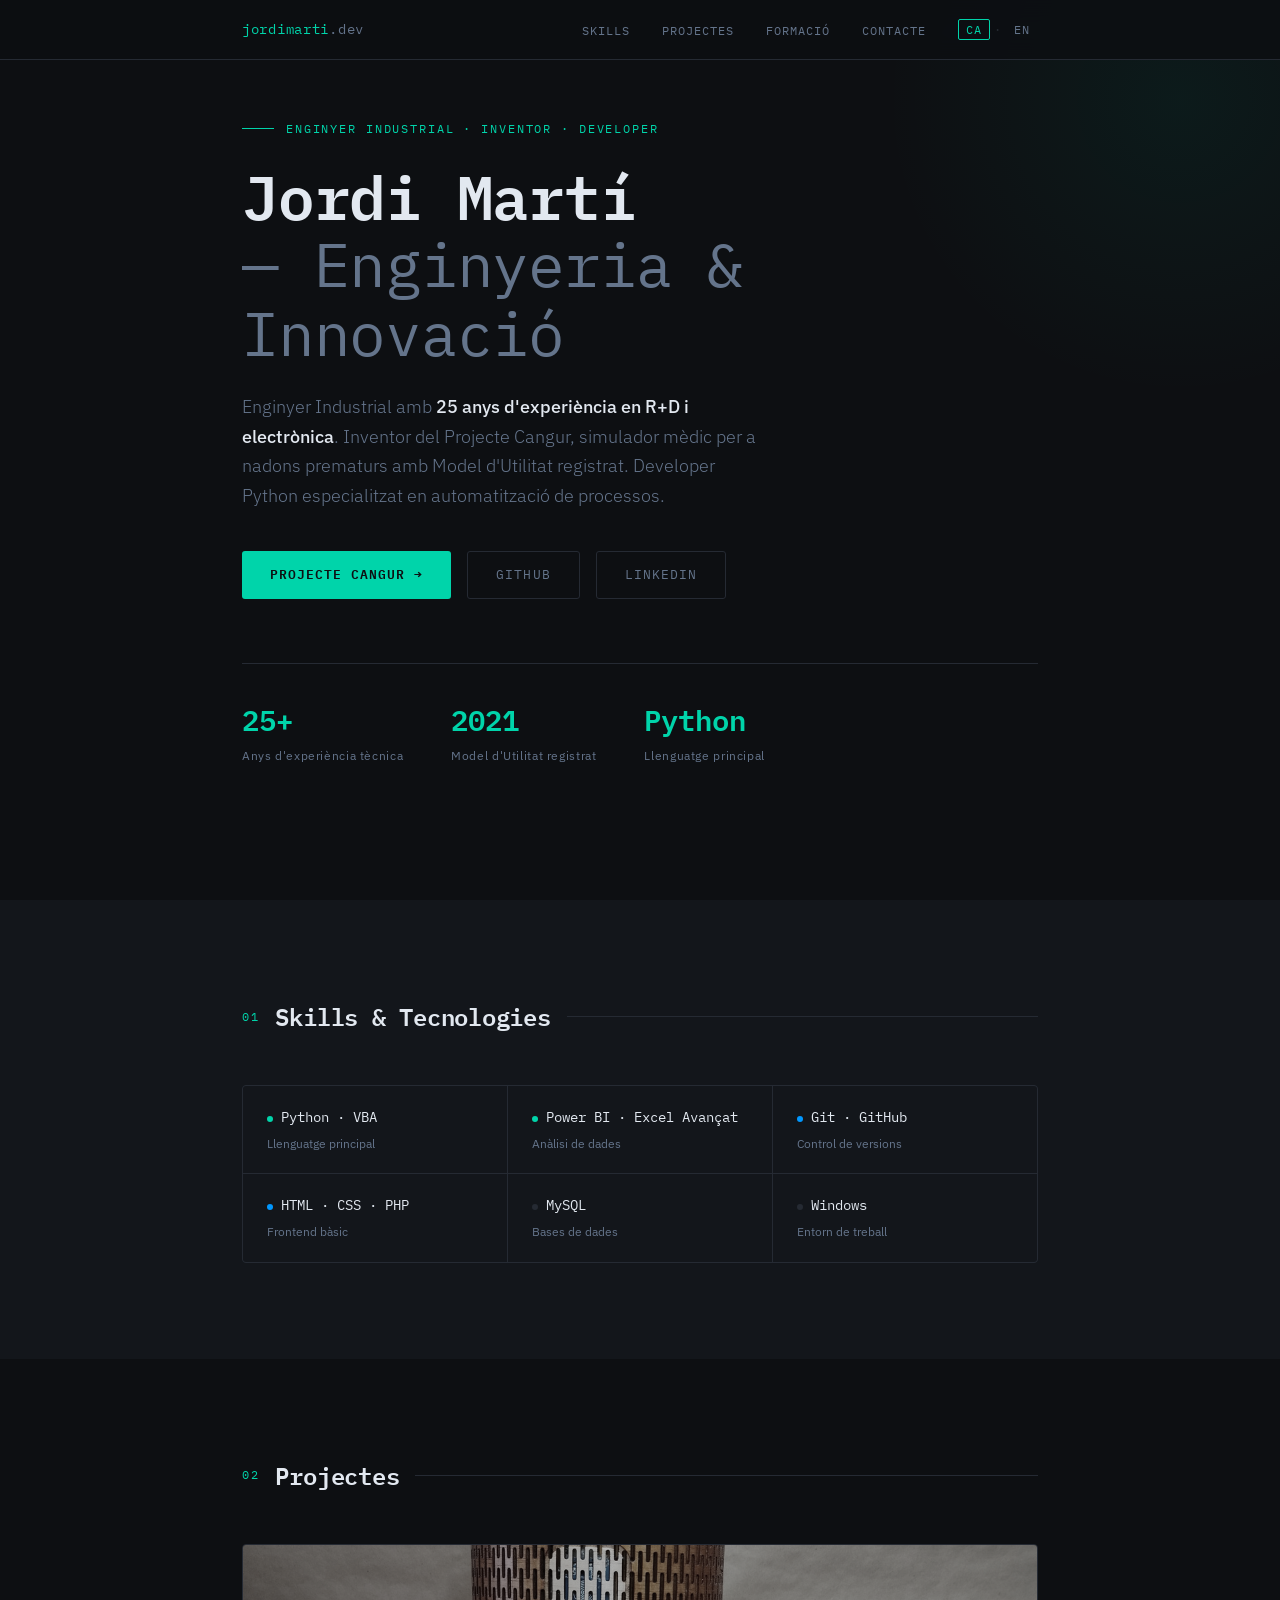
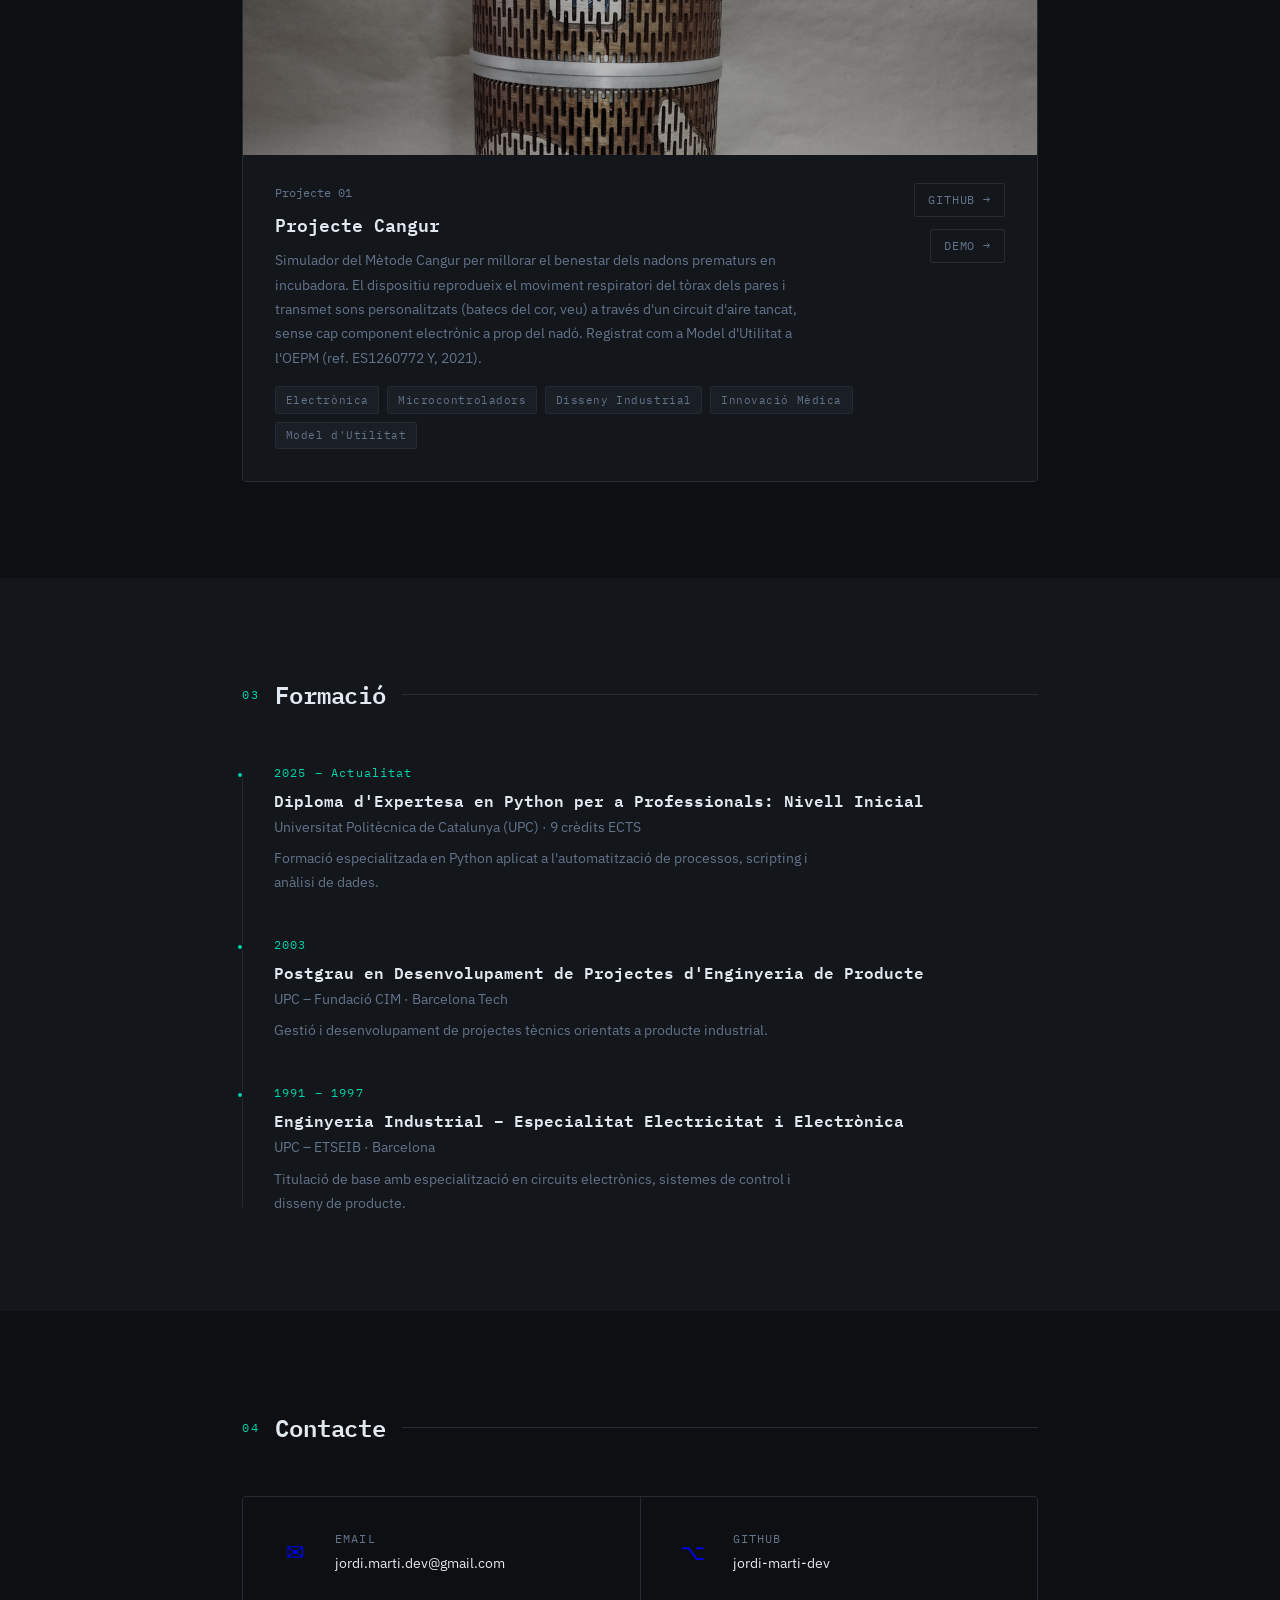
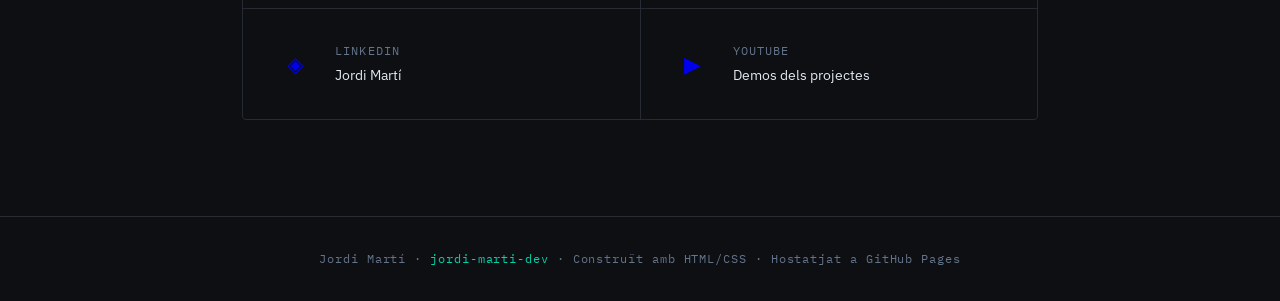
==== index.html @ 400a2fad "Add files via upload" ====
<!DOCTYPE html>
<html lang="ca">
<head>
  <meta charset="UTF-8">
  <meta name="viewport" content="width=device-width, initial-scale=1.0">
  <title>Jordi Martí · Developer Portfolio</title>
  <link rel="preconnect" href="https://fonts.googleapis.com">
  <link rel="preconnect" href="https://fonts.gstatic.com" crossorigin>
  <link href="https://fonts.googleapis.com/css2?family=IBM+Plex+Mono:wght@400;600&family=IBM+Plex+Sans:wght@300;400;500;600&display=swap" rel="stylesheet">
  <link rel="stylesheet" href="style.css">
</head>
<body>

  <!-- NAV -->
  <nav>
    <div class="container">
      <a class="nav-logo" href="#hero">jordimarti<span>.dev</span></a>
      <div class="nav-right">
        <ul class="nav-links">
          <li><a href="#skills" data-i18n="nav.skills">Skills</a></li>
          <li><a href="#projectes" data-i18n="nav.projects">Projectes</a></li>
          <li><a href="#formacio" data-i18n="nav.education">Formació</a></li>
          <li><a href="#contacte" data-i18n="nav.contact">Contacte</a></li>
        </ul>
        <div class="lang-switcher">
          <button class="lang-btn" data-lang="ca">CA</button>
          <span class="lang-sep">·</span>
          <button class="lang-btn" data-lang="en">EN</button>
        </div>
      </div>
    </div>
  </nav>

  <!-- HERO -->
  <section id="hero">
    <div class="container">
      <p class="hero-label fade-up" data-i18n="hero.label">Enginyer Industrial · Inventor · Developer</p>
      <h1 class="fade-up delay-1">
        Jordi Martí<br>
        <span class="dim" data-i18n="hero.subtitle">— Enginyeria &amp; Innovació</span>
      </h1>
      <p class="hero-tagline fade-up delay-2" data-i18n-html="hero.tagline">
        Enginyer Industrial amb <strong>+20 anys d'experiència en R+D, electrònica i Sistemes de Gestió</strong>.
        Inventor del Projecte Cangur, simulador biomimètic per a nadons prematurs amb Model d'Utilitat registrat.
        Developer Python especialitzat en automatització de processos.
      </p>
      <div class="hero-cta fade-up delay-3">
        <a href="#projectes" class="btn btn-primary" data-i18n="hero.cta.project">Projecte Cangur →</a>
        <a href="https://github.com/jordi-marti-dev" target="_blank" class="btn btn-ghost">GitHub</a>
        <a href="https://es.linkedin.com/in/jmartiprats" target="_blank" class="btn btn-ghost">LinkedIn</a>
      </div>
      <div class="hero-stats fade-up delay-4">
        <div>
          <div class="stat-num">25+</div>
          <div class="stat-label" data-i18n="stat.years">Anys d'experiència tècnica</div>
        </div>
        <div>
          <div class="stat-num">2021</div>
          <div class="stat-label" data-i18n="stat.utility">Model d'Utilitat registrat</div>
        </div>
        <div>
          <div class="stat-num">Python</div>
          <div class="stat-label" data-i18n="stat.lang">Llenguatge principal</div>
        </div>
      </div>
    </div>
  </section>

  <!-- SKILLS -->
  <section id="skills">
    <div class="container">
      <div class="section-header">
        <span class="section-tag">01</span>
        <h2 data-i18n="section.skills">Skills &amp; Tecnologies</h2>
        <div class="section-line"></div>
      </div>
      <div class="skills-grid">
        <div class="skill-item">
          <div class="skill-name"><span class="skill-dot"></span>Python · VBA</div>
          <div class="skill-cat" data-i18n="skill.cat.lang">Llenguatge principal</div>
        </div>
        <div class="skill-item">
          <div class="skill-name"><span class="skill-dot"></span>Power BI · Excel Avançat</div>
          <div class="skill-cat" data-i18n="skill.cat.data">Anàlisi de dades</div>
        </div>
        <div class="skill-item">
          <div class="skill-name"><span class="skill-dot blue"></span>Git · GitHub</div>
          <div class="skill-cat" data-i18n="skill.cat.vcs">Control de versions</div>
        </div>
        <div class="skill-item">
          <div class="skill-name"><span class="skill-dot blue"></span>HTML · CSS · PHP</div>
          <div class="skill-cat" data-i18n="skill.cat.frontend">Frontend bàsic</div>
        </div>
        <div class="skill-item">
          <div class="skill-name"><span class="skill-dot dim"></span>MySQL</div>
          <div class="skill-cat" data-i18n="skill.cat.db">Bases de dades</div>
        </div>
        <div class="skill-item">
          <div class="skill-name"><span class="skill-dot dim"></span>Windows</div>
          <div class="skill-cat" data-i18n="skill.cat.env">Entorn de treball</div>
        </div>
      </div>
    </div>
  </section>

  <!-- PROJECTES -->
  <section id="projectes">
    <div class="container">
      <div class="section-header">
        <span class="section-tag">02</span>
        <h2 data-i18n="section.projects">Projectes</h2>
        <div class="section-line"></div>
      </div>
      <div class="projects-list">

        <div class="project-card">
          <div class="project-img-wrap">
            <img src="img/cangur-prototip.jpg" alt="Prototip Projecte Cangur" class="project-img">
          </div>
          <div class="project-body">
            <div>
              <div class="project-num" data-i18n="proj.01.num">Projecte 01</div>
              <div class="project-title" data-i18n="proj.01.title">Projecte Cangur</div>
              <p class="project-desc" data-i18n="proj.01.desc">
                Simulador del Mètode Cangur per millorar el benestar dels nadons prematurs en incubadora.
                El dispositiu reprodueix el moviment respiratori del tòrax dels pares i transmet sons personalitzats
                (batecs del cor, veu) a través d'un circuit d'aire tancat, sense cap component electrònic a prop del nadó.
                Registrat com a Model d'Utilitat a l'OEPM (ref. ES1260772 Y, 2021).
              </p>
              <div class="project-tags">
                <span class="tag" data-i18n="tag.electronics">Electrònica</span>
                <span class="tag" data-i18n="tag.microcontrollers">Microcontroladors</span>
                <span class="tag" data-i18n="tag.industrial.design">Disseny Industrial</span>
                <span class="tag" data-i18n="tag.medical.innovation">Innovació Mèdica</span>
                <span class="tag" data-i18n="tag.utility.model">Model d'Utilitat</span>
              </div>
            </div>
            <div class="project-links">
              <a href="https://github.com/jordi-marti-dev/Projecte-Cangur" target="_blank">GitHub →</a>
              <a href="https://www.youtube.com/embed/HPeuQXKbIUE?si=1qsV4rQGPh3DMQZT" data-video-modal="true" data-i18n="proj.01.demo">Demo →</a>
            </div>
          </div>
        </div>

      <!--
        <div class="project-card">
          <div>
            <div class="project-num">Projecte 02</div>
            <div class="project-title">Nom del projecte</div>
            <p class="project-desc">
              Descripció breu del projecte. Destaca la complexitat tècnica o l'impacte pràctic.
            </p>
            <div class="project-tags">
              <span class="tag">Python</span>
              <span class="tag">Flask</span>
              <span class="tag">SQLite</span>
            </div>
          </div>
          <div class="project-links">
            <a href="https://github.com/jordi-marti-dev/projecte-2" target="_blank">GitHub →</a>
          </div>
        </div>
      -->

      </div>
    </div>
  </section>

  <!-- FORMACIÓ -->
  <section id="formacio">
    <div class="container">
      <div class="section-header">
        <span class="section-tag">03</span>
        <h2 data-i18n="section.education">Formació</h2>
        <div class="section-line"></div>
      </div>
      <div class="timeline">

        <div class="timeline-item">
          <div class="timeline-date" data-i18n="edu.1.date">2025 – Actualitat</div>
          <div class="timeline-title" data-i18n="edu.1.title">Diploma d'Expertesa en Python per a Professionals: Nivell Inicial</div>
          <div class="timeline-where" data-i18n="edu.1.where">Universitat Politècnica de Catalunya (UPC) · 9 crèdits ECTS</div>
          <p class="timeline-desc" data-i18n="edu.1.desc">Formació especialitzada en Python aplicat a l'automatització de processos, scripting i anàlisi de dades.</p>
        </div>

        <div class="timeline-item">
          <div class="timeline-date">2003</div>
          <div class="timeline-title" data-i18n="edu.2.title">Postgrau en Desenvolupament de Projectes d'Enginyeria de Producte</div>
          <div class="timeline-where" data-i18n="edu.2.where">UPC – Fundació CIM · Barcelona Tech</div>
          <p class="timeline-desc" data-i18n="edu.2.desc">Gestió i desenvolupament de projectes tècnics orientats a producte industrial.</p>
        </div>

        <div class="timeline-item">
          <div class="timeline-date">1991 – 1997</div>
          <div class="timeline-title" data-i18n="edu.3.title">Enginyeria Industrial – Especialitat Electricitat i Electrònica</div>
          <div class="timeline-where" data-i18n="edu.3.where">UPC – ETSEIB · Barcelona</div>
          <p class="timeline-desc" data-i18n="edu.3.desc">Titulació de base amb especialització en circuits electrònics, sistemes de control i disseny de producte.</p>
        </div>

      </div>
    </div>
  </section>

  <!-- CONTACTE -->
  <section id="contacte">
    <div class="container">
      <div class="section-header">
        <span class="section-tag">04</span>
        <h2 data-i18n="section.contact">Contacte</h2>
        <div class="section-line"></div>
      </div>
      <div class="contact-grid">
        <a class="contact-item" href="mailto:jordi.marti.dev@gmail.com">
          <div class="contact-icon">✉</div>
          <div>
            <div class="contact-label">Email</div>
            <div class="contact-value">jordi.marti.dev@gmail.com</div>
          </div>
        </a>
        <a class="contact-item" href="https://github.com/jordi-marti-dev" target="_blank">
          <div class="contact-icon">⌥</div>
          <div>
            <div class="contact-label">GitHub</div>
            <div class="contact-value">jordi-marti-dev</div>
          </div>
        </a>
        <a class="contact-item" href="https://es.linkedin.com/in/jmartiprats" target="_blank">
          <div class="contact-icon">◈</div>
          <div>
            <div class="contact-label">LinkedIn</div>
            <div class="contact-value">Jordi Martí</div>
          </div>
        </a>
        <a class="contact-item" href="https://youtube.com/@jordi-marti-dev" target="_blank">
          <div class="contact-icon">▶</div>
          <div>
            <div class="contact-label">YouTube</div>
            <div class="contact-value" data-i18n="contact.yt.value">Demos dels projectes</div>
          </div>
        </a>
      </div>
    </div>
  </section>

  <!-- Video Modal -->
  <div id="videoModal" class="modal">
    <div class="modal-container">
      <button class="modal-close" id="modalClose">&times;</button>
      <div class="video-wrapper">
        <iframe id="videoPlayer" allowfullscreen></iframe>
      </div>
    </div>
  </div>

  <script>
    const translations = {
      ca: {
        'nav.skills':           'Skills',
        'nav.projects':         'Projectes',
        'nav.education':        'Formació',
        'nav.contact':          'Contacte',
        'hero.label':           'Enginyer Industrial · Inventor · Developer',
        'hero.subtitle':        '— Enginyeria & Innovació',
        'hero.tagline':         `Enginyer Industrial amb <strong>25 anys d'experiència en R+D i electrònica</strong>. Inventor del Projecte Cangur, simulador mèdic per a nadons prematurs amb Model d'Utilitat registrat. Developer Python especialitzat en automatització de processos.`,
        'hero.cta.project':     'Projecte Cangur →',
        'stat.years':           "Anys d'experiència tècnica",
        'stat.utility':         "Model d'Utilitat registrat",
        'stat.lang':            'Llenguatge principal',
        'section.skills':       'Skills & Tecnologies',
        'skill.cat.lang':       'Llenguatge principal',
        'skill.cat.data':       'Anàlisi de dades',
        'skill.cat.vcs':        'Control de versions',
        'skill.cat.frontend':   'Frontend bàsic',
        'skill.cat.db':         'Bases de dades',
        'skill.cat.env':        'Entorn de treball',
        'section.projects':     'Projectes',
        'proj.01.num':          'Projecte 01',
        'proj.01.title':        'Projecte Cangur',
        'proj.01.desc':         "Simulador del Mètode Cangur per millorar el benestar dels nadons prematurs en incubadora. El dispositiu reprodueix el moviment respiratori del tòrax dels pares i transmet sons personalitzats (batecs del cor, veu) a través d'un circuit d'aire tancat, sense cap component electrònic a prop del nadó. Registrat com a Model d'Utilitat a l'OEPM (ref. ES1260772 Y, 2021).",
        'proj.01.demo':         'Demo →',
        'tag.electronics':      'Electrònica',
        'tag.microcontrollers': 'Microcontroladors',
        'tag.industrial.design':'Disseny Industrial',
        'tag.medical.innovation':'Innovació Mèdica',
        'tag.utility.model':    "Model d'Utilitat",
        'section.education':    'Formació',
        'edu.1.date':           '2025 – Actualitat',
        'edu.1.title':          "Diploma d'Expertesa en Python per a Professionals: Nivell Inicial",
        'edu.1.where':          'Universitat Politècnica de Catalunya (UPC) · 9 crèdits ECTS',
        'edu.1.desc':           "Formació especialitzada en Python aplicat a l'automatització de processos, scripting i anàlisi de dades.",
        'edu.2.title':          "Postgrau en Desenvolupament de Projectes d'Enginyeria de Producte",
        'edu.2.where':          'UPC – Fundació CIM · Barcelona Tech',
        'edu.2.desc':           'Gestió i desenvolupament de projectes tècnics orientats a producte industrial.',
        'edu.3.title':          'Enginyeria Industrial – Especialitat Electricitat i Electrònica',
        'edu.3.where':          'UPC – ETSEIB · Barcelona',
        'edu.3.desc':           'Titulació de base amb especialització en circuits electrònics, sistemes de control i disseny de producte.',
        'section.contact':      'Contacte',
        'contact.yt.value':     'Demos dels projectes',
        'footer.built':         'Construït amb HTML/CSS · Hostatjat a GitHub Pages',
      },
      en: {
        'nav.skills':           'Skills',
        'nav.projects':         'Projects',
        'nav.education':        'Education',
        'nav.contact':          'Contact',
        'hero.label':           'Industrial Engineer · Inventor · Developer',
        'hero.subtitle':        '— Engineering & Innovation',
        'hero.tagline':         'Industrial Engineer with <strong>25 years of experience in R&amp;D and electronics</strong>. Inventor of the Cangur Project, a medical simulator for premature infants with a registered Utility Model. Python Developer specializing in process automation.',
        'hero.cta.project':     'Cangur Project →',
        'stat.years':           'Years of technical experience',
        'stat.utility':         'Registered Utility Model',
        'stat.lang':            'Main language',
        'section.skills':       'Skills & Technologies',
        'skill.cat.lang':       'Main language',
        'skill.cat.data':       'Data analysis',
        'skill.cat.vcs':        'Version control',
        'skill.cat.frontend':   'Basic frontend',
        'skill.cat.db':         'Databases',
        'skill.cat.env':        'Work environment',
        'section.projects':     'Projects',
        'proj.01.num':          'Project 01',
        'proj.01.title':        'Cangur Project',
        'proj.01.desc':         "Simulator of the Kangaroo Method to improve the well-being of premature infants in incubators. The device reproduces the respiratory movement of the parents' chest and transmits personalized sounds (heartbeats, voice) through a closed air circuit, with no electronic components near the baby. Registered as a Utility Model at OEPM (ref. ES1260772 Y, 2021).",
        'proj.01.demo':         'Demo →',
        'tag.electronics':      'Electronics',
        'tag.microcontrollers': 'Microcontrollers',
        'tag.industrial.design':'Industrial Design',
        'tag.medical.innovation':'Medical Innovation',
        'tag.utility.model':    'Utility Model',
        'section.education':    'Education',
        'edu.1.date':           '2025 – Present',
        'edu.1.title':          'Expert Diploma in Python for Professionals: Initial Level',
        'edu.1.where':          'Polytechnic University of Catalonia (UPC) · 9 ECTS credits',
        'edu.1.desc':           'Specialized training in Python applied to process automation, scripting and data analysis.',
        'edu.2.title':          'Postgraduate in Product Engineering Project Development',
        'edu.2.where':          'UPC – Fundació CIM · Barcelona Tech',
        'edu.2.desc':           'Management and development of technical projects oriented to industrial product.',
        'edu.3.title':          'Industrial Engineering – Electricity and Electronics Specialty',
        'edu.3.where':          'UPC – ETSEIB · Barcelona',
        'edu.3.desc':           'Core degree with specialization in electronic circuits, control systems and product design.',
        'section.contact':      'Contact',
        'contact.yt.value':     'Project demos',
        'footer.built':         'Built with HTML/CSS · Hosted on GitHub Pages',
      }
    };

    function setLang(lang) {
      document.documentElement.lang = lang;
      document.querySelectorAll('[data-i18n]').forEach(el => {
        const val = translations[lang][el.dataset.i18n];
        if (val !== undefined) el.textContent = val;
      });
      document.querySelectorAll('[data-i18n-html]').forEach(el => {
        const val = translations[lang][el.dataset.i18nHtml];
        if (val !== undefined) el.innerHTML = val;
      });
      document.querySelectorAll('.lang-btn').forEach(btn => {
        btn.classList.toggle('active', btn.dataset.lang === lang);
      });
      localStorage.setItem('lang', lang);
    }

    document.querySelectorAll('.lang-btn').forEach(btn => {
      btn.addEventListener('click', () => setLang(btn.dataset.lang));
    });

    // Video modal
    const modal = document.getElementById('videoModal');
    const videoPlayer = document.getElementById('videoPlayer');
    const modalClose = document.getElementById('modalClose');

    document.querySelectorAll('[data-video-modal="true"]').forEach(link => {
      link.addEventListener('click', e => {
        e.preventDefault();
        videoPlayer.src = link.href.split('?')[0] + '?autoplay=1&rel=0';
        modal.classList.add('open');
      });
    });

    function closeModal() {
      modal.classList.remove('open');
      videoPlayer.src = '';
    }

    modalClose.addEventListener('click', closeModal);
    modal.addEventListener('click', e => { if (e.target === modal) closeModal(); });
    document.addEventListener('keydown', e => { if (e.key === 'Escape') closeModal(); });

    // Init: llegeix preferència guardada o usa català per defecte
    setLang(localStorage.getItem('lang') || 'ca');
  </script>

  <!-- FOOTER -->
  <footer>
    <div class="container">
      <p>
        Jordi Martí · <span class="accent">jordi-marti-dev</span> ·
        <span data-i18n="footer.built">Construït amb HTML/CSS · Hostatjat a GitHub Pages</span>
      </p>
    </div>
  </footer>

</body>
</html>
---- style.css ----
:root {
  --bg:        #0d0f12;
  --bg2:       #13161b;
  --bg3:       #1a1e25;
  --border:    #252a33;
  --accent:    #00d4aa;
  --accent2:   #0097ff;
  --text:      #e2e8f0;
  --muted:     #64748b;
  --mono:      'IBM Plex Mono', monospace;
  --sans:      'IBM Plex Sans', sans-serif;
}

*, *::before, *::after { box-sizing: border-box; margin: 0; padding: 0; }

html { scroll-behavior: smooth; }

body {
  background: var(--bg);
  color: var(--text);
  font-family: var(--sans);
  font-size: 16px;
  line-height: 1.7;
}

/* ── SCROLLBAR ── */
::-webkit-scrollbar { width: 4px; }
::-webkit-scrollbar-track { background: var(--bg); }
::-webkit-scrollbar-thumb { background: var(--accent); border-radius: 2px; }

/* ── LAYOUT ── */
.container { max-width: 860px; margin: 0 auto; padding: 0 2rem; }

/* ── NAV ── */
nav {
  position: fixed; top: 0; width: 100%; z-index: 100;
  background: rgba(13,15,18,0.85);
  backdrop-filter: blur(12px);
  border-bottom: 1px solid var(--border);
  padding: 1rem 0;
}
nav .container {
  display: flex;
  align-items: center;
  justify-content: space-between;
}
.nav-logo {
  font-family: var(--mono);
  font-size: 0.9rem;
  color: var(--accent);
  text-decoration: none;
  letter-spacing: 0.05em;
}
.nav-logo span { color: var(--muted); }
.nav-right {
  display: flex;
  align-items: center;
  gap: 2rem;
}
.nav-links { display: flex; gap: 2rem; list-style: none; }
.nav-links a {
  font-family: var(--mono);
  font-size: 0.78rem;
  color: var(--muted);
  text-decoration: none;
  letter-spacing: 0.08em;
  text-transform: uppercase;
  transition: color 0.2s;
}
.nav-links a:hover { color: var(--accent); }

/* ── LANG SWITCHER ── */
.lang-switcher {
  display: flex;
  align-items: center;
  gap: 0.25rem;
}
.lang-btn {
  font-family: var(--mono);
  font-size: 0.72rem;
  letter-spacing: 0.1em;
  background: none;
  border: 1px solid transparent;
  color: var(--muted);
  cursor: pointer;
  padding: 0.15rem 0.45rem;
  border-radius: 2px;
  transition: all 0.2s;
  text-transform: uppercase;
}
.lang-btn:hover { color: var(--accent); }
.lang-btn.active {
  color: var(--accent);
  border-color: var(--accent);
}
.lang-sep {
  color: var(--border);
  font-family: var(--mono);
  font-size: 0.72rem;
  user-select: none;
}

/* ── HERO ── */
#hero {
  min-height: 100vh;
  display: flex;
  align-items: center;
  padding-top: 5rem;
  position: relative;
  overflow: hidden;
}
#hero::before {
  content: '';
  position: absolute;
  top: -200px; right: -200px;
  width: 600px; height: 600px;
  background: radial-gradient(circle, rgba(0,212,170,0.06) 0%, transparent 70%);
  pointer-events: none;
}
.hero-label {
  font-family: var(--mono);
  font-size: 0.78rem;
  color: var(--accent);
  letter-spacing: 0.15em;
  text-transform: uppercase;
  margin-bottom: 1.5rem;
  display: flex;
  align-items: center;
  gap: 0.75rem;
}
.hero-label::before {
  content: '';
  width: 2rem; height: 1px;
  background: var(--accent);
}
h1 {
  font-family: var(--mono);
  font-size: clamp(2.2rem, 5vw, 3.8rem);
  font-weight: 600;
  line-height: 1.1;
  margin-bottom: 1.5rem;
  letter-spacing: -0.02em;
}
h1 .dim { color: var(--muted); font-weight: 400; }
.hero-tagline {
  font-size: 1.1rem;
  color: var(--muted);
  max-width: 520px;
  margin-bottom: 2.5rem;
  font-weight: 300;
}
.hero-tagline strong { color: var(--text); font-weight: 500; }
.hero-cta {
  display: flex;
  gap: 1rem;
  flex-wrap: wrap;
}
.btn {
  font-family: var(--mono);
  font-size: 0.8rem;
  letter-spacing: 0.08em;
  text-transform: uppercase;
  padding: 0.75rem 1.75rem;
  border-radius: 3px;
  text-decoration: none;
  transition: all 0.2s;
  display: inline-flex;
  align-items: center;
  gap: 0.5rem;
}
.btn-primary {
  background: var(--accent);
  color: var(--bg);
  font-weight: 600;
}
.btn-primary:hover { background: #00f0c0; transform: translateY(-2px); }
.btn-ghost {
  border: 1px solid var(--border);
  color: var(--muted);
}
.btn-ghost:hover { border-color: var(--accent); color: var(--accent); transform: translateY(-2px); }

.hero-stats {
  display: flex;
  gap: 3rem;
  margin-top: 4rem;
  padding-top: 2rem;
  border-top: 1px solid var(--border);
}
.stat-num {
  font-family: var(--mono);
  font-size: 1.8rem;
  font-weight: 600;
  color: var(--accent);
}
.stat-label {
  font-size: 0.78rem;
  color: var(--muted);
  letter-spacing: 0.05em;
}

/* ── SECTIONS ── */
section { padding: 6rem 0; }
.section-header {
  display: flex;
  align-items: center;
  gap: 1rem;
  margin-bottom: 3rem;
}
.section-tag {
  font-family: var(--mono);
  font-size: 0.72rem;
  color: var(--accent);
  letter-spacing: 0.15em;
  text-transform: uppercase;
}
h2 {
  font-family: var(--mono);
  font-size: 1.5rem;
  font-weight: 600;
  letter-spacing: -0.01em;
}
.section-line {
  flex: 1;
  height: 1px;
  background: var(--border);
}

/* ── SKILLS ── */
#skills { background: var(--bg2); }
.skills-grid {
  display: grid;
  grid-template-columns: repeat(auto-fill, minmax(200px, 1fr));
  gap: 1px;
  background: var(--border);
  border: 1px solid var(--border);
  border-radius: 4px;
  overflow: hidden;
}
.skill-item {
  background: var(--bg2);
  padding: 1.25rem 1.5rem;
  transition: background 0.2s;
}
.skill-item:hover { background: var(--bg3); }
.skill-name {
  font-family: var(--mono);
  font-size: 0.88rem;
  color: var(--text);
  margin-bottom: 0.25rem;
}
.skill-cat {
  font-size: 0.72rem;
  color: var(--muted);
}
.skill-dot {
  width: 6px; height: 6px;
  border-radius: 50%;
  background: var(--accent);
  display: inline-block;
  margin-right: 0.5rem;
}
.skill-dot.blue { background: var(--accent2); }
.skill-dot.dim { background: var(--border); }

/* ── PROJECTS ── */
.projects-list { display: flex; flex-direction: column; gap: 1.5rem; }
.project-card {
  background: var(--bg2);
  border: 1px solid var(--border);
  border-radius: 4px;
  padding: 2rem;
  display: flex;
  flex-direction: column;
  transition: border-color 0.2s, transform 0.2s;
  overflow: hidden;
}
.project-card:hover {
  border-color: var(--accent);
  transform: translateX(4px);
}
.project-img-wrap {
  margin: -2rem -2rem 1.75rem;
  height: 210px;
  overflow: hidden;
}
.project-img {
  width: 100%;
  height: 100%;
  object-fit: cover;
  object-position: center 35%;
  display: block;
  filter: grayscale(60%) brightness(0.72);
  transition: filter 0.4s;
}
.project-card:hover .project-img {
  filter: grayscale(20%) brightness(0.85);
}
.project-body {
  display: grid;
  grid-template-columns: 1fr auto;
  gap: 1rem;
}
.project-num {
  font-family: var(--mono);
  font-size: 0.72rem;
  color: var(--muted);
  margin-bottom: 0.5rem;
}
.project-title {
  font-family: var(--mono);
  font-size: 1.1rem;
  font-weight: 600;
  color: var(--text);
  margin-bottom: 0.5rem;
}
.project-desc {
  font-size: 0.9rem;
  color: var(--muted);
  max-width: 560px;
  margin-bottom: 1rem;
}
.project-tags {
  display: flex;
  flex-wrap: wrap;
  gap: 0.5rem;
}
.tag {
  font-family: var(--mono);
  font-size: 0.7rem;
  padding: 0.2rem 0.6rem;
  border-radius: 2px;
  background: var(--bg3);
  color: var(--muted);
  border: 1px solid var(--border);
  letter-spacing: 0.05em;
}
.project-links {
  display: flex;
  flex-direction: column;
  gap: 0.75rem;
  align-items: flex-end;
}
.project-links a {
  font-family: var(--mono);
  font-size: 0.72rem;
  color: var(--muted);
  text-decoration: none;
  letter-spacing: 0.08em;
  text-transform: uppercase;
  padding: 0.4rem 0.8rem;
  border: 1px solid var(--border);
  border-radius: 2px;
  transition: all 0.2s;
  white-space: nowrap;
}
.project-links a:hover { color: var(--accent); border-color: var(--accent); }

/* ── FORMACIÓ / EDUCATION ── */
#formacio { background: var(--bg2); }
.timeline { position: relative; padding-left: 2rem; }
.timeline::before {
  content: '';
  position: absolute;
  left: 0; top: 8px; bottom: 8px;
  width: 1px;
  background: var(--border);
}
.timeline-item {
  position: relative;
  padding-bottom: 2.5rem;
}
.timeline-item:last-child { padding-bottom: 0; }
.timeline-item::before {
  content: '';
  position: absolute;
  left: -2.4rem; top: 8px;
  width: 8px; height: 8px;
  border-radius: 50%;
  background: var(--accent);
  border: 2px solid var(--bg2);
}
.timeline-date {
  font-family: var(--mono);
  font-size: 0.72rem;
  color: var(--accent);
  letter-spacing: 0.1em;
  margin-bottom: 0.25rem;
}
.timeline-title {
  font-family: var(--mono);
  font-size: 1rem;
  font-weight: 600;
  margin-bottom: 0.15rem;
}
.timeline-where {
  font-size: 0.85rem;
  color: var(--muted);
  margin-bottom: 0.5rem;
}
.timeline-desc {
  font-size: 0.88rem;
  color: var(--muted);
  max-width: 560px;
}

/* ── CONTACTE ── */
.contact-grid {
  display: grid;
  grid-template-columns: 1fr 1fr;
  gap: 1px;
  background: var(--border);
  border: 1px solid var(--border);
  border-radius: 4px;
  overflow: hidden;
}
.contact-item {
  background: var(--bg);
  padding: 2rem;
  text-decoration: none;
  transition: background 0.2s;
  display: flex;
  align-items: center;
  gap: 1.25rem;
}
.contact-item:hover { background: var(--bg3); }
.contact-icon {
  font-family: var(--mono);
  font-size: 1.4rem;
  width: 2.5rem;
  text-align: center;
  flex-shrink: 0;
}
.contact-label {
  font-family: var(--mono);
  font-size: 0.72rem;
  color: var(--muted);
  text-transform: uppercase;
  letter-spacing: 0.1em;
  margin-bottom: 0.15rem;
}
.contact-value {
  font-size: 0.9rem;
  color: var(--text);
}

/* ── FOOTER ── */
footer {
  border-top: 1px solid var(--border);
  padding: 2rem 0;
  text-align: center;
}
footer p {
  font-family: var(--mono);
  font-size: 0.72rem;
  color: var(--muted);
  letter-spacing: 0.08em;
}
footer .accent { color: var(--accent); }

/* ── VIDEO MODAL ── */
.modal {
  display: none;
  position: fixed;
  z-index: 1000;
  left: 0; top: 0;
  width: 100%; height: 100%;
  background-color: rgba(0,0,0,0.9);
  align-items: center;
  justify-content: center;
}
.modal.open { display: flex; }
.modal-container {
  position: relative;
  width: calc(100% - 2rem);
  max-width: 860px;
}
.modal-close {
  position: absolute;
  top: -2.75rem;
  right: 0;
  background: none;
  border: none;
  color: var(--muted);
  font-size: 2rem;
  line-height: 1;
  cursor: pointer;
  transition: color 0.2s;
  padding: 0;
}
.modal-close:hover { color: var(--accent); }
.video-wrapper {
  position: relative;
  padding-bottom: 56.25%; /* 16:9 */
  height: 0;
  overflow: hidden;
  border-radius: 4px;
}
.video-wrapper iframe {
  position: absolute;
  top: 0; left: 0;
  width: 100%; height: 100%;
  border: none;
}

/* ── ANIMATIONS ── */
@keyframes fadeUp {
  from { opacity: 0; transform: translateY(20px); }
  to   { opacity: 1; transform: translateY(0); }
}
.fade-up { animation: fadeUp 0.6s ease both; }
.delay-1 { animation-delay: 0.1s; }
.delay-2 { animation-delay: 0.2s; }
.delay-3 { animation-delay: 0.3s; }
.delay-4 { animation-delay: 0.4s; }

/* ── RESPONSIVE ── */
@media (max-width: 640px) {
  .nav-links { display: none; }
  .hero-stats { gap: 2rem; flex-wrap: wrap; }
  .project-body { grid-template-columns: 1fr; }
  .project-links { flex-direction: row; align-items: flex-start; }
  .contact-grid { grid-template-columns: 1fr; }
}
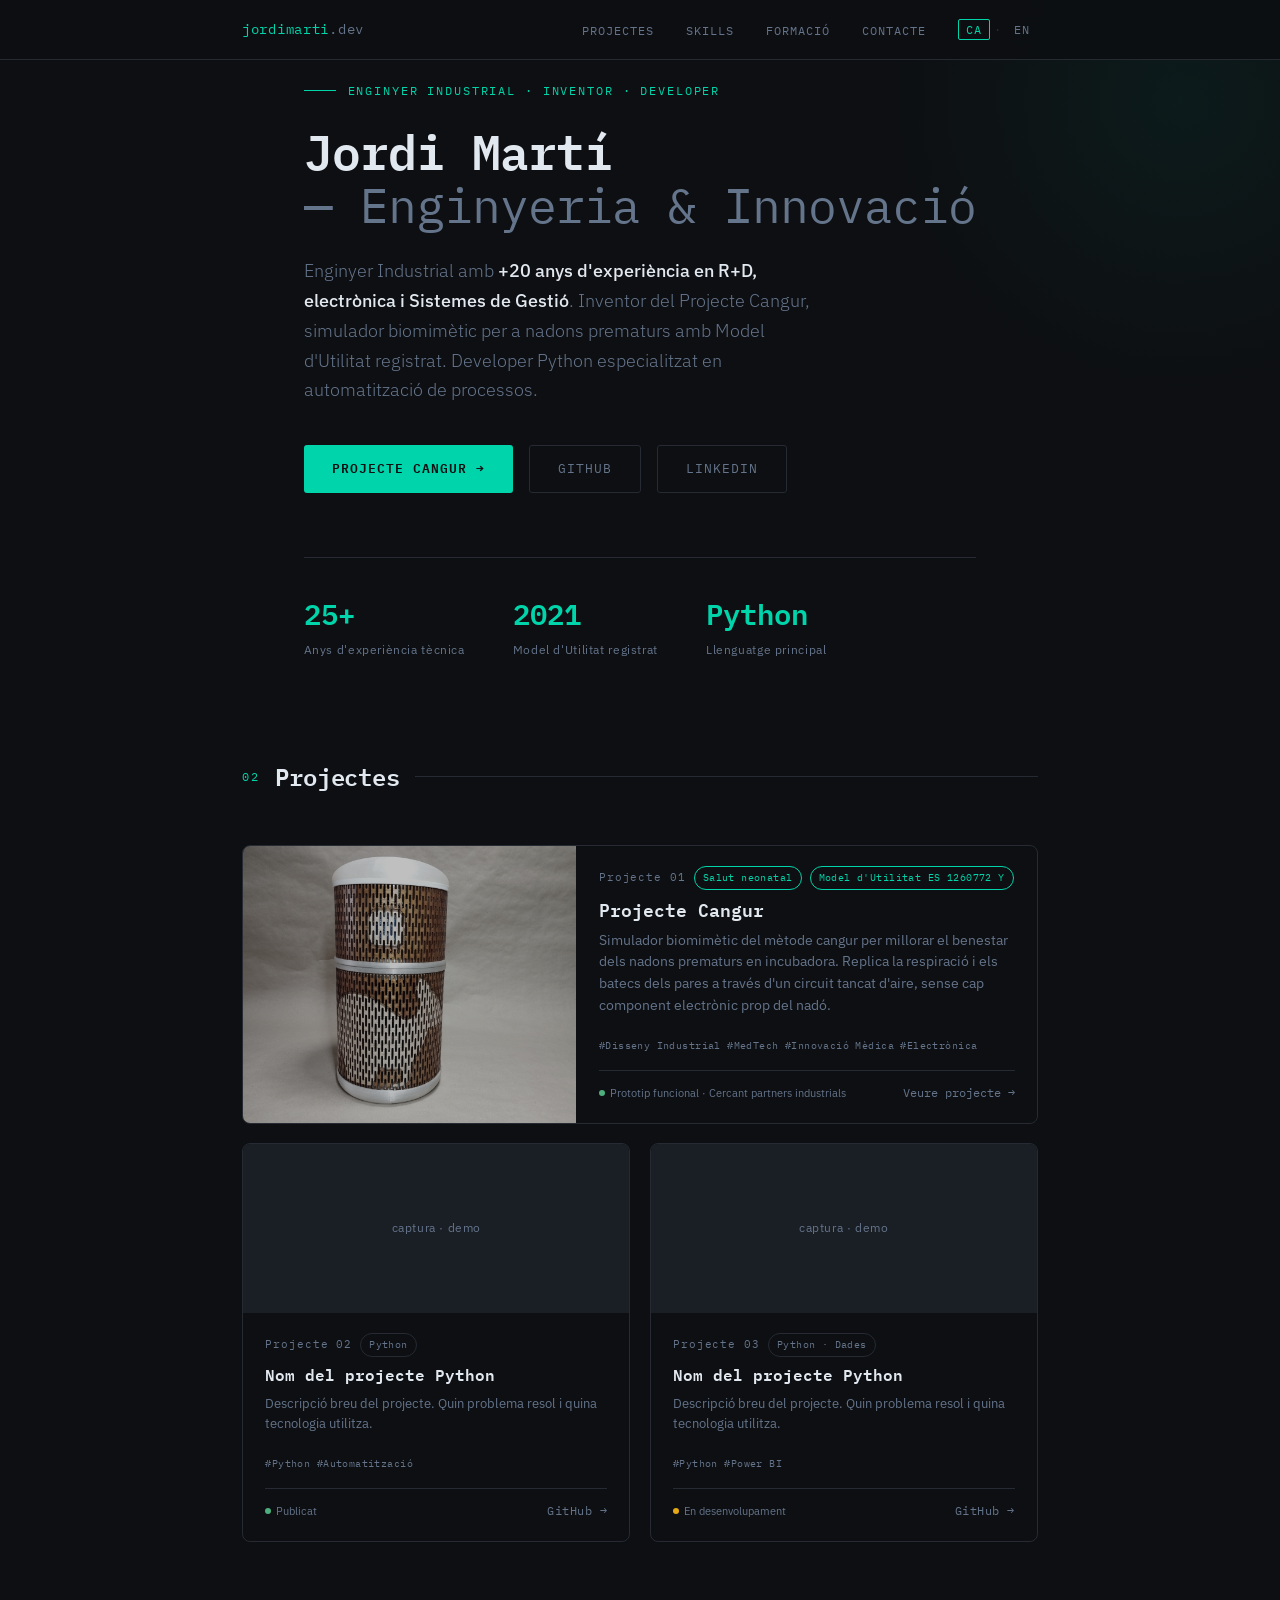
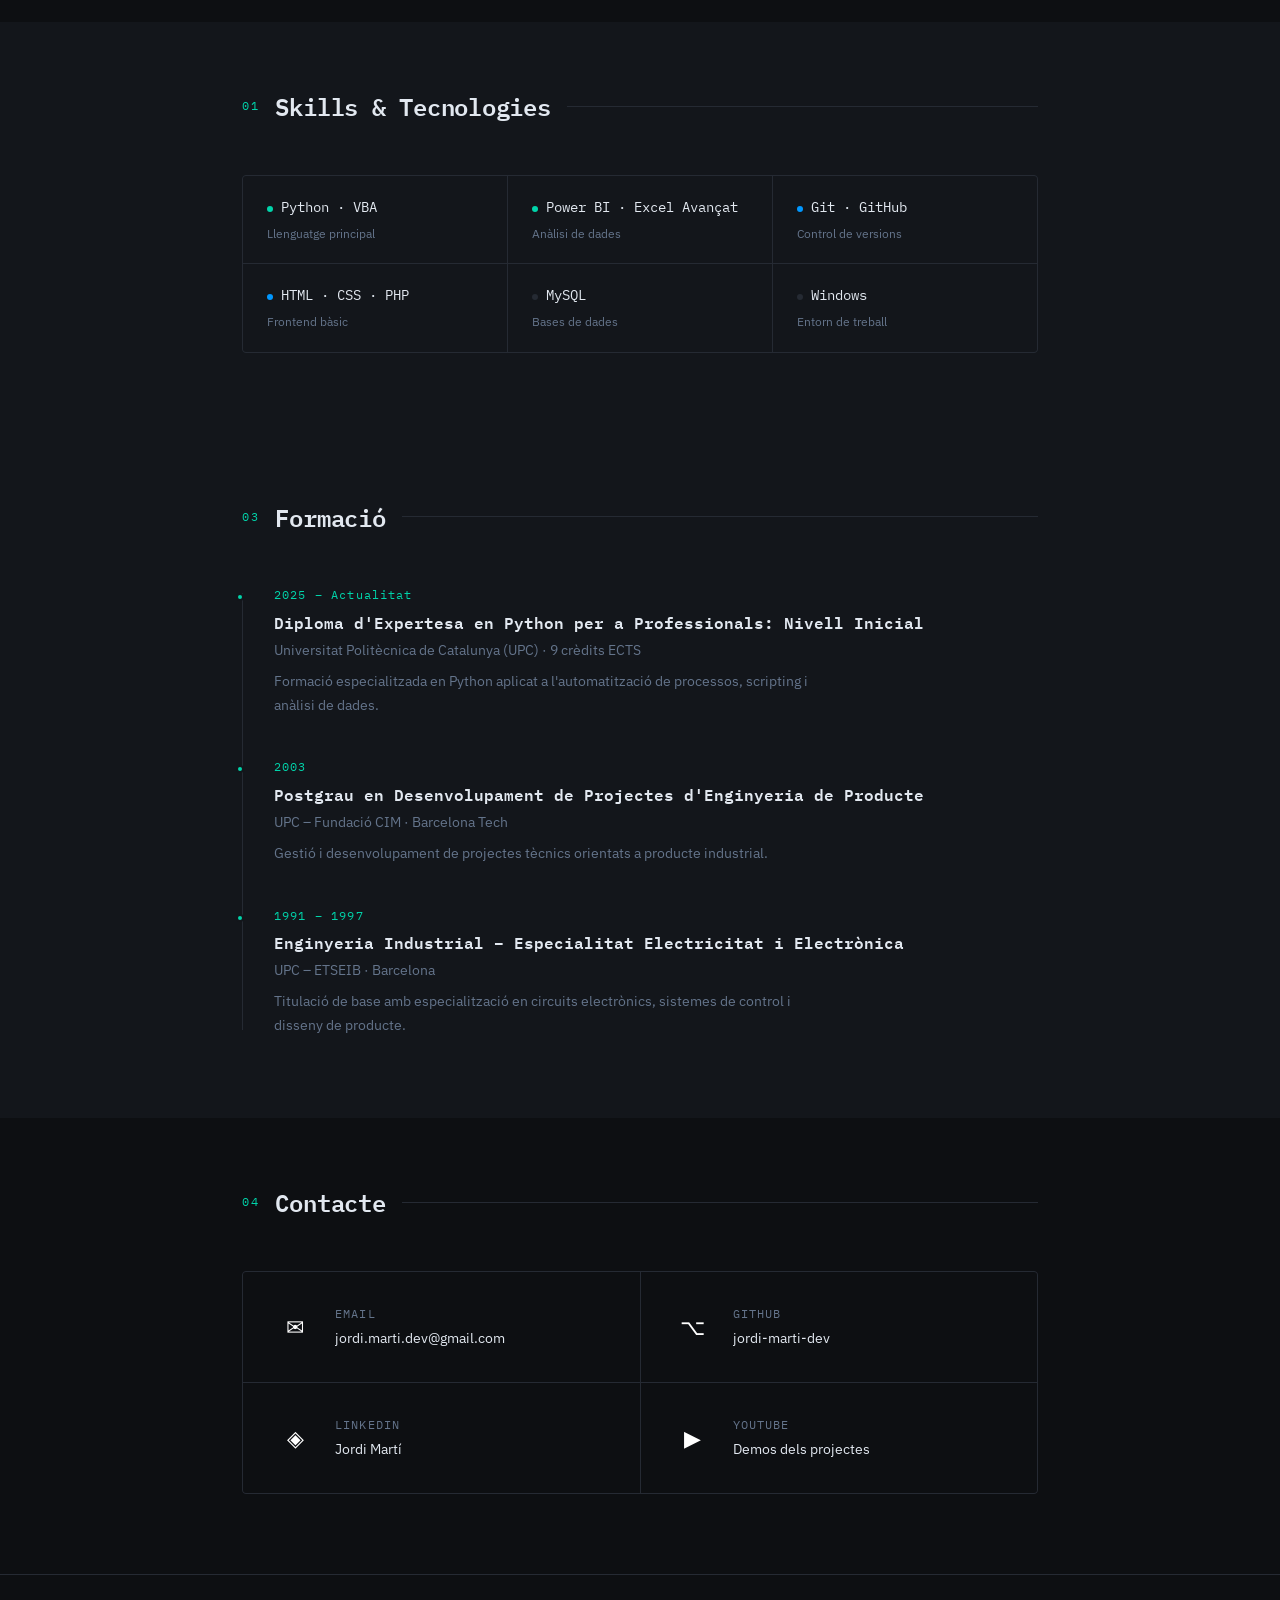
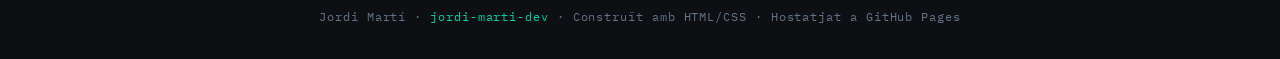
==== commit 9c649663: "Add files via upload" ====
--- a/index.html
+++ b/index.html
@@ -8,6 +8,212 @@
   <link rel="preconnect" href="https://fonts.gstatic.com" crossorigin>
   <link href="https://fonts.googleapis.com/css2?family=IBM+Plex+Mono:wght@400;600&family=IBM+Plex+Sans:wght@300;400;500;600&display=swap" rel="stylesheet">
   <link rel="stylesheet" href="style.css">
+  <style>
+    /* ── Secció Projectes: graella de dos nivells ── */
+
+    .projects-grid {
+      display: grid;
+      grid-template-columns: 1fr 1fr;
+      gap: 1.2rem;
+      margin-top: 2rem;
+    }
+
+    .proj-card {
+      border: 1px solid var(--border);
+      border-radius: 8px;
+      overflow: hidden;
+      text-decoration: none;
+      color: inherit;
+      display: flex;
+      flex-direction: column;
+      transition: border-color 0.2s ease;
+    }
+
+    .proj-card:hover { border-color: var(--accent); }
+
+    .proj-card.featured {
+      grid-column: 1 / -1;
+      flex-direction: row;
+    }
+
+    .proj-thumb {
+      width: 100%;
+      aspect-ratio: 16/7;
+      overflow: hidden;
+      background: var(--bg3);
+      flex-shrink: 0;
+    }
+
+    .proj-card.featured .proj-thumb {
+      width: 42%;
+      aspect-ratio: auto;
+      min-height: 200px;
+    }
+
+    .proj-thumb img {
+      width: 100%;
+      height: 100%;
+      object-fit: cover;
+      object-position: center 20%;
+      display: block;
+      filter: grayscale(50%) brightness(0.75);
+      transition: filter 0.3s ease;
+    }
+
+    .proj-card:hover .proj-thumb img {
+      filter: grayscale(15%) brightness(0.9);
+    }
+
+    .proj-thumb-placeholder {
+      width: 100%;
+      height: 100%;
+      display: flex;
+      align-items: center;
+      justify-content: center;
+      font-size: 0.75rem;
+      color: var(--muted);
+      letter-spacing: 0.05em;
+    }
+
+    .proj-body {
+      padding: 1.25rem 1.4rem;
+      display: flex;
+      flex-direction: column;
+      gap: 0.5rem;
+      flex: 1;
+    }
+
+    .proj-meta {
+      display: flex;
+      align-items: center;
+      gap: 0.5rem;
+      flex-wrap: wrap;
+    }
+
+    .proj-num {
+      font-family: var(--mono);
+      font-size: 0.7rem;
+      color: var(--muted);
+      letter-spacing: 0.08em;
+    }
+
+    .proj-badge {
+      font-family: var(--mono);
+      font-size: 0.65rem;
+      padding: 2px 8px;
+      border-radius: 20px;
+      border: 1px solid var(--border);
+      color: var(--muted);
+      letter-spacing: 0.04em;
+    }
+
+    .proj-badge.active {
+      border-color: var(--accent);
+      color: var(--accent);
+    }
+
+    .proj-title {
+      font-family: var(--mono);
+      font-size: 1rem;
+      font-weight: 600;
+      color: var(--text);
+      margin: 0;
+      line-height: 1.3;
+    }
+
+    .proj-card.featured .proj-title { font-size: 1.15rem; }
+
+    .proj-desc {
+      font-size: 0.8rem;
+      color: var(--muted);
+      line-height: 1.6;
+      margin: 0;
+    }
+
+    .proj-card.featured .proj-desc { font-size: 0.85rem; }
+
+    .proj-tags {
+      display: flex;
+      gap: 0.4rem;
+      flex-wrap: wrap;
+      margin-top: auto;
+      padding-top: 0.75rem;
+    }
+
+    .proj-tag {
+      font-family: var(--mono);
+      font-size: 0.65rem;
+      color: var(--muted);
+      letter-spacing: 0.04em;
+    }
+
+    .proj-tag::before { content: '#'; }
+
+    .proj-footer {
+      display: flex;
+      align-items: center;
+      justify-content: space-between;
+      padding-top: 0.75rem;
+      border-top: 1px solid var(--border);
+      margin-top: 0.5rem;
+    }
+
+    .proj-links { display: flex; gap: 1rem; }
+
+    .proj-link {
+      font-family: var(--mono);
+      font-size: 0.72rem;
+      color: var(--muted);
+      text-decoration: none;
+      letter-spacing: 0.04em;
+      transition: color 0.2s;
+    }
+
+    .proj-link:hover { color: var(--text); }
+
+    .proj-arrow {
+      font-family: var(--mono);
+      font-size: 0.72rem;
+      color: var(--muted);
+      transition: transform 0.2s, color 0.2s;
+      display: flex;
+      align-items: center;
+      gap: 4px;
+    }
+
+    .proj-card:hover .proj-arrow {
+      color: var(--text);
+      transform: translateX(3px);
+    }
+
+    .proj-status {
+      display: flex;
+      align-items: center;
+      gap: 5px;
+      font-size: 0.68rem;
+      color: var(--muted);
+    }
+
+    .status-dot {
+      width: 6px; height: 6px;
+      border-radius: 50%;
+      background: var(--muted);
+      flex-shrink: 0;
+    }
+
+    .status-dot.live { background: #4caf7d; }
+    .status-dot.dev  { background: #e6a817; }
+
+    @media (max-width: 640px) {
+      .projects-grid { grid-template-columns: 1fr; }
+      .proj-card.featured { flex-direction: column; }
+      .proj-card.featured .proj-thumb {
+        width: 100%;
+        min-height: 160px;
+        aspect-ratio: 16/7;
+      }
+    }
+  </style>
 </head>
 <body>
 
@@ -17,10 +223,10 @@
       <a class="nav-logo" href="#hero">jordimarti<span>.dev</span></a>
       <div class="nav-right">
         <ul class="nav-links">
-          <li><a href="#skills" data-i18n="nav.skills">Skills</a></li>
           <li><a href="#projectes" data-i18n="nav.projects">Projectes</a></li>
-          <li><a href="#formacio" data-i18n="nav.education">Formació</a></li>
-          <li><a href="#contacte" data-i18n="nav.contact">Contacte</a></li>
+          <li><a href="#skills"    data-i18n="nav.skills">Skills</a></li>
+          <li><a href="#formacio"  data-i18n="nav.education">Formació</a></li>
+          <li><a href="#contacte"  data-i18n="nav.contact">Contacte</a></li>
         </ul>
         <div class="lang-switcher">
           <button class="lang-btn" data-lang="ca">CA</button>
@@ -46,8 +252,8 @@
       </p>
       <div class="hero-cta fade-up delay-3">
         <a href="#projectes" class="btn btn-primary" data-i18n="hero.cta.project">Projecte Cangur →</a>
-        <a href="https://github.com/jordi-marti-dev" target="_blank" class="btn btn-ghost">GitHub</a>
-        <a href="https://es.linkedin.com/in/jmartiprats" target="_blank" class="btn btn-ghost">LinkedIn</a>
+        <a href="https://github.com/jordi-marti-dev" target="_blank" rel="noopener" class="btn btn-ghost">GitHub</a>
+        <a href="https://es.linkedin.com/in/jmartiprats" target="_blank" rel="noopener" class="btn btn-ghost">LinkedIn</a>
       </div>
       <div class="hero-stats fade-up delay-4">
         <div>
@@ -66,6 +272,106 @@
     </div>
   </section>
 
+  <!-- PROJECTES -->
+  <section id="projectes">
+    <div class="container">
+      <div class="section-header">
+        <span class="section-tag">02</span>
+        <h2 data-i18n="section.projects">Projectes</h2>
+        <div class="section-line"></div>
+      </div>
+
+      <div class="projects-grid">
+
+        <a href="projecte_cangur/index.html" class="proj-card featured">
+          <div class="proj-thumb">
+            <img src="img/cangur-prototip.jpg"
+                 alt="Prototip del Projecte Cangur: unitat de control amb revestiment de fusta tallada amb laser"
+                 loading="lazy">
+          </div>
+          <div class="proj-body">
+            <div class="proj-meta">
+              <span class="proj-num" data-i18n="proj.01.num">Projecte 01</span>
+              <span class="proj-badge active" data-i18n="proj.01.badge1">Salut neonatal</span>
+              <span class="proj-badge active">Model d'Utilitat ES 1260772 Y</span>
+            </div>
+            <h3 class="proj-title" data-i18n="proj.01.title">Projecte Cangur</h3>
+            <p class="proj-desc" data-i18n="proj.01.desc">
+              Simulador biomimètic del mètode cangur per millorar el benestar dels nadons prematurs en incubadora.
+              Replica la respiració i els batecs dels pares a través d'un circuit tancat d'aire, sense cap component
+              electrònic prop del nadó. 
+            </p>
+            <div class="proj-tags">
+              <span class="proj-tag" data-i18n="tag.industrial.design">Disseny Industrial</span>
+              <span class="proj-tag">MedTech</span>
+              <span class="proj-tag" data-i18n="tag.medical.innovation">Innovació Mèdica</span>
+              <span class="proj-tag" data-i18n="tag.electronics">Electrònica</span>
+            </div>
+            <div class="proj-footer">
+              <div class="proj-status">
+                <span class="status-dot live"></span>
+                <span data-i18n="proj.01.status">Prototip funcional · Cercant partners industrials</span>
+              </div>
+              <span class="proj-arrow" data-i18n="proj.01.cta">Veure projecte →</span>
+            </div>
+          </div>
+        </a>
+
+        <a href="https://github.com/jordi-marti-dev" target="_blank" rel="noopener" class="proj-card">
+          <div class="proj-thumb">
+            <div class="proj-thumb-placeholder">captura · demo</div>
+          </div>
+          <div class="proj-body">
+            <div class="proj-meta">
+              <span class="proj-num">Projecte 02</span>
+              <span class="proj-badge">Python</span>
+            </div>
+            <h3 class="proj-title">Nom del projecte Python</h3>
+            <p class="proj-desc">Descripció breu del projecte. Quin problema resol i quina tecnologia utilitza.</p>
+            <div class="proj-tags">
+              <span class="proj-tag">Python</span>
+              <span class="proj-tag">Automatització</span>
+            </div>
+            <div class="proj-footer">
+              <div class="proj-status">
+                <span class="status-dot live"></span>
+                Publicat
+              </div>
+              <span class="proj-link">GitHub →</span>
+            </div>
+          </div>
+        </a>
+
+        <a href="https://github.com/jordi-marti-dev" target="_blank" rel="noopener" class="proj-card">
+          <div class="proj-thumb">
+            <div class="proj-thumb-placeholder">captura · demo</div>
+          </div>
+          <div class="proj-body">
+            <div class="proj-meta">
+              <span class="proj-num">Projecte 03</span>
+              <span class="proj-badge">Python · Dades</span>
+            </div>
+            <h3 class="proj-title">Nom del projecte Python</h3>
+            <p class="proj-desc">Descripció breu del projecte. Quin problema resol i quina tecnologia utilitza.</p>
+            <div class="proj-tags">
+              <span class="proj-tag">Python</span>
+              <span class="proj-tag">Power BI</span>
+            </div>
+            <div class="proj-footer">
+              <div class="proj-status">
+                <span class="status-dot dev"></span>
+                En desenvolupament
+              </div>
+              <span class="proj-link">GitHub →</span>
+            </div>
+          </div>
+        </a>
+
+      </div>
+    </div>
+  </section>
+
+  
   <!-- SKILLS -->
   <section id="skills">
     <div class="container">
@@ -103,68 +409,6 @@
     </div>
   </section>
 
-  <!-- PROJECTES -->
-  <section id="projectes">
-    <div class="container">
-      <div class="section-header">
-        <span class="section-tag">02</span>
-        <h2 data-i18n="section.projects">Projectes</h2>
-        <div class="section-line"></div>
-      </div>
-      <div class="projects-list">
-
-        <div class="project-card">
-          <div class="project-img-wrap">
-            <img src="img/cangur-prototip.jpg" alt="Prototip Projecte Cangur" class="project-img">
-          </div>
-          <div class="project-body">
-            <div>
-              <div class="project-num" data-i18n="proj.01.num">Projecte 01</div>
-              <div class="project-title" data-i18n="proj.01.title">Projecte Cangur</div>
-              <p class="project-desc" data-i18n="proj.01.desc">
-                Simulador del Mètode Cangur per millorar el benestar dels nadons prematurs en incubadora.
-                El dispositiu reprodueix el moviment respiratori del tòrax dels pares i transmet sons personalitzats
-                (batecs del cor, veu) a través d'un circuit d'aire tancat, sense cap component electrònic a prop del nadó.
-                Registrat com a Model d'Utilitat a l'OEPM (ref. ES1260772 Y, 2021).
-              </p>
-              <div class="project-tags">
-                <span class="tag" data-i18n="tag.electronics">Electrònica</span>
-                <span class="tag" data-i18n="tag.microcontrollers">Microcontroladors</span>
-                <span class="tag" data-i18n="tag.industrial.design">Disseny Industrial</span>
-                <span class="tag" data-i18n="tag.medical.innovation">Innovació Mèdica</span>
-                <span class="tag" data-i18n="tag.utility.model">Model d'Utilitat</span>
-              </div>
-            </div>
-            <div class="project-links">
-              <a href="https://github.com/jordi-marti-dev/Projecte-Cangur" target="_blank">GitHub →</a>
-              <a href="https://www.youtube.com/embed/HPeuQXKbIUE?si=1qsV4rQGPh3DMQZT" data-video-modal="true" data-i18n="proj.01.demo">Demo →</a>
-            </div>
-          </div>
-        </div>
-
-      <!--
-        <div class="project-card">
-          <div>
-            <div class="project-num">Projecte 02</div>
-            <div class="project-title">Nom del projecte</div>
-            <p class="project-desc">
-              Descripció breu del projecte. Destaca la complexitat tècnica o l'impacte pràctic.
-            </p>
-            <div class="project-tags">
-              <span class="tag">Python</span>
-              <span class="tag">Flask</span>
-              <span class="tag">SQLite</span>
-            </div>
-          </div>
-          <div class="project-links">
-            <a href="https://github.com/jordi-marti-dev/projecte-2" target="_blank">GitHub →</a>
-          </div>
-        </div>
-      -->
-
-      </div>
-    </div>
-  </section>
 
   <!-- FORMACIÓ -->
   <section id="formacio">
@@ -217,21 +461,21 @@
             <div class="contact-value">jordi.marti.dev@gmail.com</div>
           </div>
         </a>
-        <a class="contact-item" href="https://github.com/jordi-marti-dev" target="_blank">
+        <a class="contact-item" href="https://github.com/jordi-marti-dev" target="_blank" rel="noopener">
           <div class="contact-icon">⌥</div>
           <div>
             <div class="contact-label">GitHub</div>
             <div class="contact-value">jordi-marti-dev</div>
           </div>
         </a>
-        <a class="contact-item" href="https://es.linkedin.com/in/jmartiprats" target="_blank">
+        <a class="contact-item" href="https://es.linkedin.com/in/jmartiprats" target="_blank" rel="noopener">
           <div class="contact-icon">◈</div>
           <div>
             <div class="contact-label">LinkedIn</div>
             <div class="contact-value">Jordi Martí</div>
           </div>
         </a>
-        <a class="contact-item" href="https://youtube.com/@jordi-marti-dev" target="_blank">
+        <a class="contact-item" href="https://youtube.com/@jordi-marti-dev" target="_blank" rel="noopener">
           <div class="contact-icon">▶</div>
           <div>
             <div class="contact-label">YouTube</div>
@@ -242,105 +486,105 @@
     </div>
   </section>
 
-  <!-- Video Modal -->
-  <div id="videoModal" class="modal">
-    <div class="modal-container">
-      <button class="modal-close" id="modalClose">&times;</button>
-      <div class="video-wrapper">
-        <iframe id="videoPlayer" allowfullscreen></iframe>
-      </div>
+  <!-- FOOTER -->
+  <footer>
+    <div class="container">
+      <p>
+        Jordi Martí · <span class="accent">jordi-marti-dev</span> ·
+        <span data-i18n="footer.built">Construït amb HTML/CSS · Hostatjat a GitHub Pages</span>
+      </p>
     </div>
-  </div>
+  </footer>
 
   <script>
     const translations = {
       ca: {
-        'nav.skills':           'Skills',
-        'nav.projects':         'Projectes',
-        'nav.education':        'Formació',
-        'nav.contact':          'Contacte',
-        'hero.label':           'Enginyer Industrial · Inventor · Developer',
-        'hero.subtitle':        '— Enginyeria & Innovació',
-        'hero.tagline':         `Enginyer Industrial amb <strong>25 anys d'experiència en R+D i electrònica</strong>. Inventor del Projecte Cangur, simulador mèdic per a nadons prematurs amb Model d'Utilitat registrat. Developer Python especialitzat en automatització de processos.`,
-        'hero.cta.project':     'Projecte Cangur →',
-        'stat.years':           "Anys d'experiència tècnica",
-        'stat.utility':         "Model d'Utilitat registrat",
-        'stat.lang':            'Llenguatge principal',
-        'section.skills':       'Skills & Tecnologies',
-        'skill.cat.lang':       'Llenguatge principal',
-        'skill.cat.data':       'Anàlisi de dades',
-        'skill.cat.vcs':        'Control de versions',
-        'skill.cat.frontend':   'Frontend bàsic',
-        'skill.cat.db':         'Bases de dades',
-        'skill.cat.env':        'Entorn de treball',
-        'section.projects':     'Projectes',
-        'proj.01.num':          'Projecte 01',
-        'proj.01.title':        'Projecte Cangur',
-        'proj.01.desc':         "Simulador del Mètode Cangur per millorar el benestar dels nadons prematurs en incubadora. El dispositiu reprodueix el moviment respiratori del tòrax dels pares i transmet sons personalitzats (batecs del cor, veu) a través d'un circuit d'aire tancat, sense cap component electrònic a prop del nadó. Registrat com a Model d'Utilitat a l'OEPM (ref. ES1260772 Y, 2021).",
-        'proj.01.demo':         'Demo →',
-        'tag.electronics':      'Electrònica',
-        'tag.microcontrollers': 'Microcontroladors',
-        'tag.industrial.design':'Disseny Industrial',
+        'nav.skills':            'Skills',
+        'nav.projects':          'Projectes',
+        'nav.education':         'Formació',
+        'nav.contact':           'Contacte',
+        'hero.label':            'Enginyer Industrial · Inventor · Developer',
+        'hero.subtitle':         '— Enginyeria & Innovació',
+        'hero.tagline':          `Enginyer Industrial amb <strong>+20 anys d'experiència en R+D, electrònica i Sistemes de Gestió</strong>. Inventor del Projecte Cangur, simulador biomimètic per a nadons prematurs amb Model d'Utilitat registrat. Developer Python especialitzat en automatització de processos.`,
+        'hero.cta.project':      'Projecte Cangur →',
+        'stat.years':            "Anys d'experiència tècnica",
+        'stat.utility':          "Model d'Utilitat registrat",
+        'stat.lang':             'Llenguatge principal',
+        'section.skills':        'Skills & Tecnologies',
+        'skill.cat.lang':        'Llenguatge principal',
+        'skill.cat.data':        'Anàlisi de dades',
+        'skill.cat.vcs':         'Control de versions',
+        'skill.cat.frontend':    'Frontend bàsic',
+        'skill.cat.db':          'Bases de dades',
+        'skill.cat.env':         'Entorn de treball',
+        'section.projects':      'Projectes',
+        'proj.01.num':           'Projecte 01',
+        'proj.01.badge1':        'Salut neonatal',
+        'proj.01.title':         'Projecte Cangur',
+        'proj.01.desc':          `Simulador biomimètic del mètode cangur per millorar el benestar dels nadons prematurs en incubadora. Replica la respiració i els batecs dels pares a través d'un circuit tancat d'aire, sense cap component electrònic prop del nadó.`,
+        'proj.01.status':        'Prototip funcional · Cercant partners industrials',
+        'proj.01.cta':           'Veure projecte →',
+        'tag.industrial.design': 'Disseny Industrial',
         'tag.medical.innovation':'Innovació Mèdica',
-        'tag.utility.model':    "Model d'Utilitat",
-        'section.education':    'Formació',
-        'edu.1.date':           '2025 – Actualitat',
-        'edu.1.title':          "Diploma d'Expertesa en Python per a Professionals: Nivell Inicial",
-        'edu.1.where':          'Universitat Politècnica de Catalunya (UPC) · 9 crèdits ECTS',
-        'edu.1.desc':           "Formació especialitzada en Python aplicat a l'automatització de processos, scripting i anàlisi de dades.",
-        'edu.2.title':          "Postgrau en Desenvolupament de Projectes d'Enginyeria de Producte",
-        'edu.2.where':          'UPC – Fundació CIM · Barcelona Tech',
-        'edu.2.desc':           'Gestió i desenvolupament de projectes tècnics orientats a producte industrial.',
-        'edu.3.title':          'Enginyeria Industrial – Especialitat Electricitat i Electrònica',
-        'edu.3.where':          'UPC – ETSEIB · Barcelona',
-        'edu.3.desc':           'Titulació de base amb especialització en circuits electrònics, sistemes de control i disseny de producte.',
-        'section.contact':      'Contacte',
-        'contact.yt.value':     'Demos dels projectes',
-        'footer.built':         'Construït amb HTML/CSS · Hostatjat a GitHub Pages',
+        'tag.electronics':       'Electrònica',
+        'section.education':     'Formació',
+        'edu.1.date':            '2025 – Actualitat',
+        'edu.1.title':           "Diploma d'Expertesa en Python per a Professionals: Nivell Inicial",
+        'edu.1.where':           'Universitat Politècnica de Catalunya (UPC) · 9 crèdits ECTS',
+        'edu.1.desc':            "Formació especialitzada en Python aplicat a l'automatització de processos, scripting i anàlisi de dades.",
+        'edu.2.title':           "Postgrau en Desenvolupament de Projectes d'Enginyeria de Producte",
+        'edu.2.where':           'UPC – Fundació CIM · Barcelona Tech',
+        'edu.2.desc':            'Gestió i desenvolupament de projectes tècnics orientats a producte industrial.',
+        'edu.3.title':           'Enginyeria Industrial – Especialitat Electricitat i Electrònica',
+        'edu.3.where':           'UPC – ETSEIB · Barcelona',
+        'edu.3.desc':            'Titulació de base amb especialització en circuits electrònics, sistemes de control i disseny de producte.',
+        'section.contact':       'Contacte',
+        'contact.yt.value':      'Demos dels projectes',
+        'footer.built':          'Construït amb HTML/CSS · Hostatjat a GitHub Pages',
       },
       en: {
-        'nav.skills':           'Skills',
-        'nav.projects':         'Projects',
-        'nav.education':        'Education',
-        'nav.contact':          'Contact',
-        'hero.label':           'Industrial Engineer · Inventor · Developer',
-        'hero.subtitle':        '— Engineering & Innovation',
-        'hero.tagline':         'Industrial Engineer with <strong>25 years of experience in R&amp;D and electronics</strong>. Inventor of the Cangur Project, a medical simulator for premature infants with a registered Utility Model. Python Developer specializing in process automation.',
-        'hero.cta.project':     'Cangur Project →',
-        'stat.years':           'Years of technical experience',
-        'stat.utility':         'Registered Utility Model',
-        'stat.lang':            'Main language',
-        'section.skills':       'Skills & Technologies',
-        'skill.cat.lang':       'Main language',
-        'skill.cat.data':       'Data analysis',
-        'skill.cat.vcs':        'Version control',
-        'skill.cat.frontend':   'Basic frontend',
-        'skill.cat.db':         'Databases',
-        'skill.cat.env':        'Work environment',
-        'section.projects':     'Projects',
-        'proj.01.num':          'Project 01',
-        'proj.01.title':        'Cangur Project',
-        'proj.01.desc':         "Simulator of the Kangaroo Method to improve the well-being of premature infants in incubators. The device reproduces the respiratory movement of the parents' chest and transmits personalized sounds (heartbeats, voice) through a closed air circuit, with no electronic components near the baby. Registered as a Utility Model at OEPM (ref. ES1260772 Y, 2021).",
-        'proj.01.demo':         'Demo →',
-        'tag.electronics':      'Electronics',
-        'tag.microcontrollers': 'Microcontrollers',
-        'tag.industrial.design':'Industrial Design',
+        'nav.skills':            'Skills',
+        'nav.projects':          'Projects',
+        'nav.education':         'Education',
+        'nav.contact':           'Contact',
+        'hero.label':            'Industrial Engineer · Inventor · Developer',
+        'hero.subtitle':         '— Engineering & Innovation',
+        'hero.tagline':          'Industrial Engineer with <strong>+20 years of experience in R&amp;D, electronics and Management Systems</strong>. Inventor of the Cangur Project, a biomimetic simulator for premature infants with a registered Utility Model. Python Developer specializing in process automation.',
+        'hero.cta.project':      'Cangur Project →',
+        'stat.years':            'Years of technical experience',
+        'stat.utility':          'Registered Utility Model',
+        'stat.lang':             'Main language',
+        'section.skills':        'Skills & Technologies',
+        'skill.cat.lang':        'Main language',
+        'skill.cat.data':        'Data analysis',
+        'skill.cat.vcs':         'Version control',
+        'skill.cat.frontend':    'Basic frontend',
+        'skill.cat.db':          'Databases',
+        'skill.cat.env':         'Work environment',
+        'section.projects':      'Projects',
+        'proj.01.num':           'Project 01',
+        'proj.01.badge1':        'Neonatal health',
+        'proj.01.title':         'Cangur Project',
+        'proj.01.desc':          "Biomimetic simulator of the kangaroo method to improve the well-being of premature infants in incubators. Replicates the breathing and heartbeat of parents through a closed air circuit, with no electronic components near the baby.",
+        'proj.01.status':        'Functional prototype · Seeking industrial partners',
+        'proj.01.cta':           'View project →',
+        'tag.industrial.design': 'Industrial Design',
         'tag.medical.innovation':'Medical Innovation',
-        'tag.utility.model':    'Utility Model',
-        'section.education':    'Education',
-        'edu.1.date':           '2025 – Present',
-        'edu.1.title':          'Expert Diploma in Python for Professionals: Initial Level',
-        'edu.1.where':          'Polytechnic University of Catalonia (UPC) · 9 ECTS credits',
-        'edu.1.desc':           'Specialized training in Python applied to process automation, scripting and data analysis.',
-        'edu.2.title':          'Postgraduate in Product Engineering Project Development',
-        'edu.2.where':          'UPC – Fundació CIM · Barcelona Tech',
-        'edu.2.desc':           'Management and development of technical projects oriented to industrial product.',
-        'edu.3.title':          'Industrial Engineering – Electricity and Electronics Specialty',
-        'edu.3.where':          'UPC – ETSEIB · Barcelona',
-        'edu.3.desc':           'Core degree with specialization in electronic circuits, control systems and product design.',
-        'section.contact':      'Contact',
-        'contact.yt.value':     'Project demos',
-        'footer.built':         'Built with HTML/CSS · Hosted on GitHub Pages',
+        'tag.electronics':       'Electronics',
+        'section.education':     'Education',
+        'edu.1.date':            '2025 – Present',
+        'edu.1.title':           'Expert Diploma in Python for Professionals: Initial Level',
+        'edu.1.where':           'Polytechnic University of Catalonia (UPC) · 9 ECTS credits',
+        'edu.1.desc':            'Specialized training in Python applied to process automation, scripting and data analysis.',
+        'edu.2.title':           'Postgraduate in Product Engineering Project Development',
+        'edu.2.where':           'UPC – Fundació CIM · Barcelona Tech',
+        'edu.2.desc':            'Management and development of technical projects oriented to industrial product.',
+        'edu.3.title':           'Industrial Engineering – Electricity and Electronics Specialty',
+        'edu.3.where':           'UPC – ETSEIB · Barcelona',
+        'edu.3.desc':            'Core degree with specialization in electronic circuits, control systems and product design.',
+        'section.contact':       'Contact',
+        'contact.yt.value':      'Project demos',
+        'footer.built':          'Built with HTML/CSS · Hosted on GitHub Pages',
       }
     };
 
@@ -364,41 +608,8 @@
       btn.addEventListener('click', () => setLang(btn.dataset.lang));
     });
 
-    // Video modal
-    const modal = document.getElementById('videoModal');
-    const videoPlayer = document.getElementById('videoPlayer');
-    const modalClose = document.getElementById('modalClose');
-
-    document.querySelectorAll('[data-video-modal="true"]').forEach(link => {
-      link.addEventListener('click', e => {
-        e.preventDefault();
-        videoPlayer.src = link.href.split('?')[0] + '?autoplay=1&rel=0';
-        modal.classList.add('open');
-      });
-    });
-
-    function closeModal() {
-      modal.classList.remove('open');
-      videoPlayer.src = '';
-    }
-
-    modalClose.addEventListener('click', closeModal);
-    modal.addEventListener('click', e => { if (e.target === modal) closeModal(); });
-    document.addEventListener('keydown', e => { if (e.key === 'Escape') closeModal(); });
-
-    // Init: llegeix preferència guardada o usa català per defecte
     setLang(localStorage.getItem('lang') || 'ca');
   </script>
 
-  <!-- FOOTER -->
-  <footer>
-    <div class="container">
-      <p>
-        Jordi Martí · <span class="accent">jordi-marti-dev</span> ·
-        <span data-i18n="footer.built">Construït amb HTML/CSS · Hostatjat a GitHub Pages</span>
-      </p>
-    </div>
-  </footer>
-
 </body>
-</html>
+</html>
--- a/style.css
+++ b/style.css
@@ -102,7 +102,9 @@
 
 /* ── HERO ── */
 #hero {
-  min-height: 100vh;
+  min-height: auto;
+  padding-top: 8rem;
+  padding-bottom: 2rem;
   display: flex;
   align-items: center;
   padding-top: 5rem;
@@ -135,7 +137,7 @@
 }
 h1 {
   font-family: var(--mono);
-  font-size: clamp(2.2rem, 5vw, 3.8rem);
+  font-size: clamp(2.2rem, 5vw, 3rem);
   font-weight: 600;
   line-height: 1.1;
   margin-bottom: 1.5rem;
@@ -200,7 +202,7 @@
 }
 
 /* ── SECTIONS ── */
-section { padding: 6rem 0; }
+section { padding: 4rem 0 5rem; }
 .section-header {
   display: flex;
   align-items: center;
@@ -270,36 +272,34 @@
   border: 1px solid var(--border);
   border-radius: 4px;
   padding: 2rem;
-  display: flex;
-  flex-direction: column;
+  display: grid;
+  grid-template-columns: 1fr auto;
+  gap: 1rem;
   transition: border-color 0.2s, transform 0.2s;
-  overflow: hidden;
 }
 .project-card:hover {
   border-color: var(--accent);
   transform: translateX(4px);
 }
 .project-img-wrap {
-  margin: -2rem -2rem 1.75rem;
-  height: 210px;
+  width: 130px;
+  height: 200px;
   overflow: hidden;
+  border-radius: 2px;
+  border: 1px solid var(--border);
+  margin-top: 0.75rem;
 }
 .project-img {
   width: 100%;
   height: 100%;
   object-fit: cover;
-  object-position: center 35%;
+  object-position: center 20%;
   display: block;
   filter: grayscale(60%) brightness(0.72);
   transition: filter 0.4s;
 }
 .project-card:hover .project-img {
   filter: grayscale(20%) brightness(0.85);
-}
-.project-body {
-  display: grid;
-  grid-template-columns: 1fr auto;
-  gap: 1rem;
 }
 .project-num {
   font-family: var(--mono);
@@ -430,6 +430,7 @@
   width: 2.5rem;
   text-align: center;
   flex-shrink: 0;
+  color: #fff; /* color blanc per que es vegi millor */
 }
 .contact-label {
   font-family: var(--mono);
@@ -518,7 +519,8 @@
 @media (max-width: 640px) {
   .nav-links { display: none; }
   .hero-stats { gap: 2rem; flex-wrap: wrap; }
-  .project-body { grid-template-columns: 1fr; }
+  .project-card { grid-template-columns: 1fr; }
+  .project-img-wrap { width: 100%; height: 180px; margin-top: 1rem; }
   .project-links { flex-direction: row; align-items: flex-start; }
   .contact-grid { grid-template-columns: 1fr; }
 }
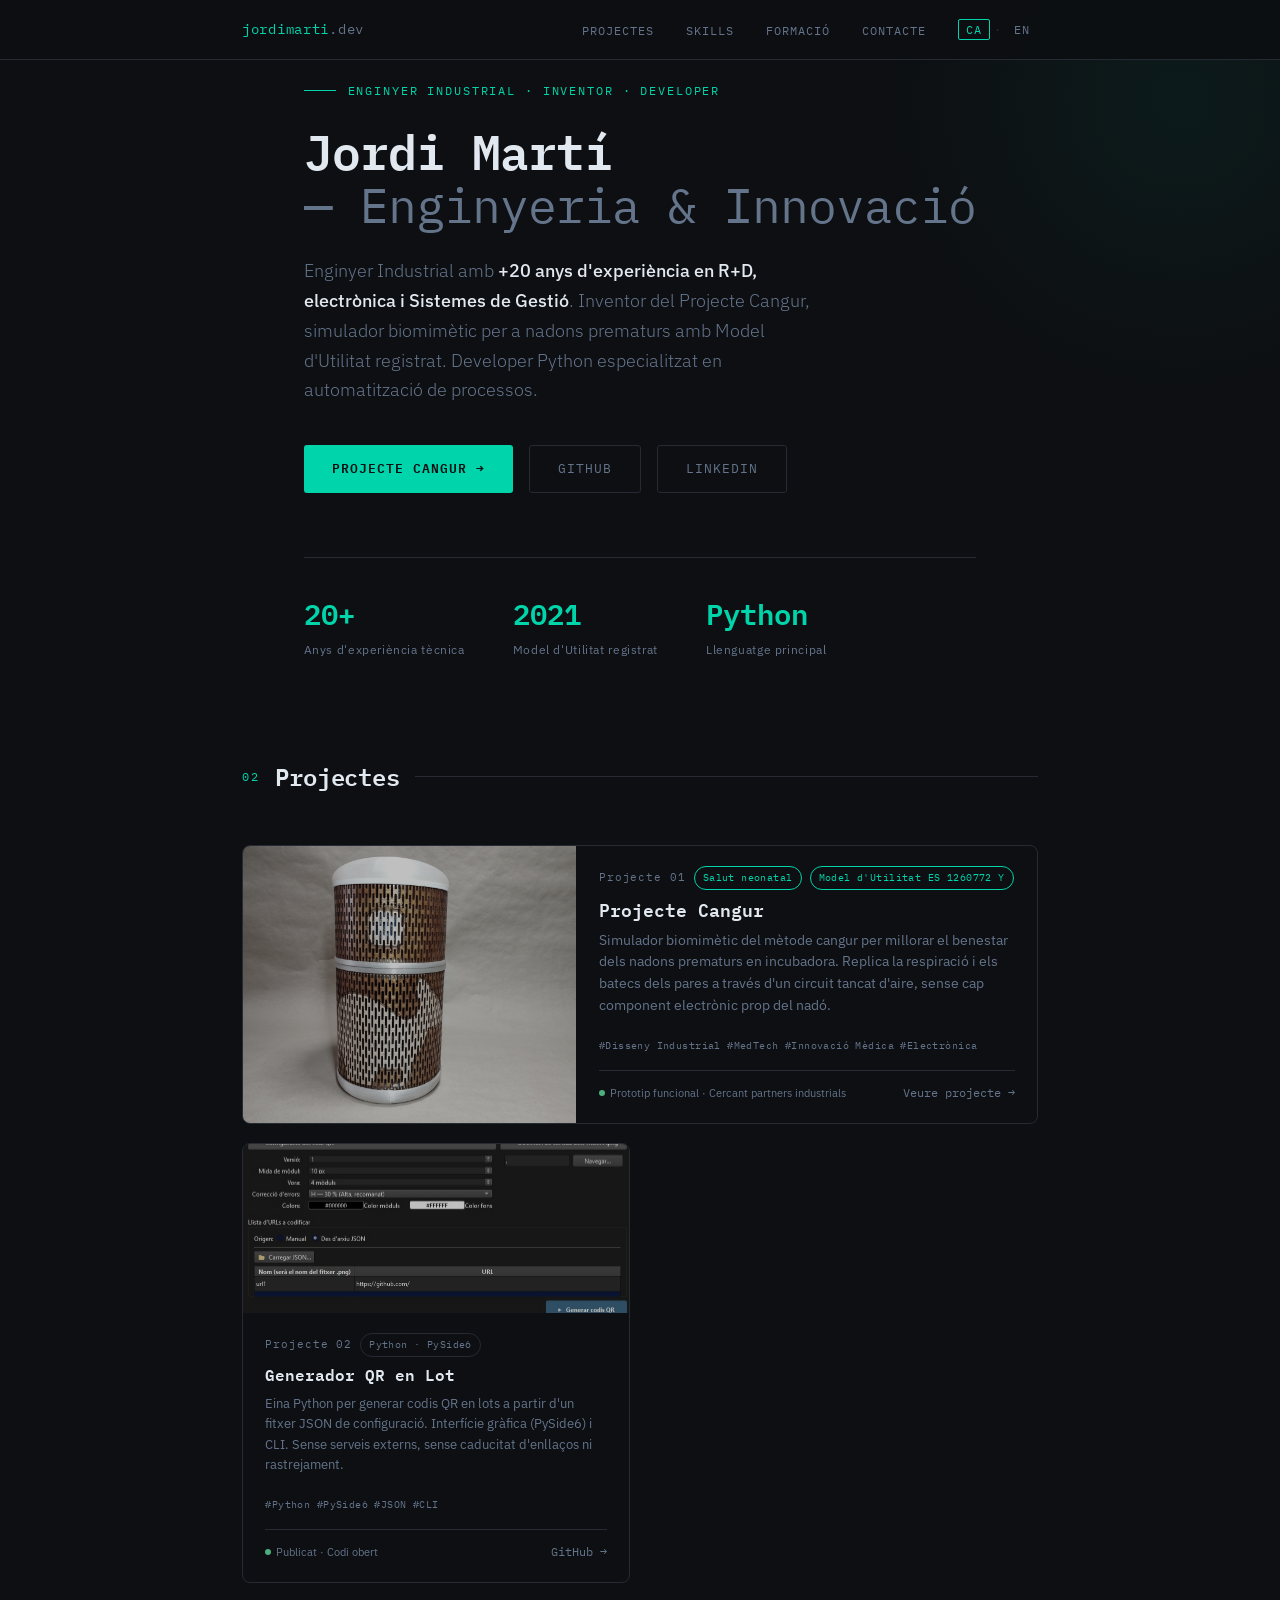
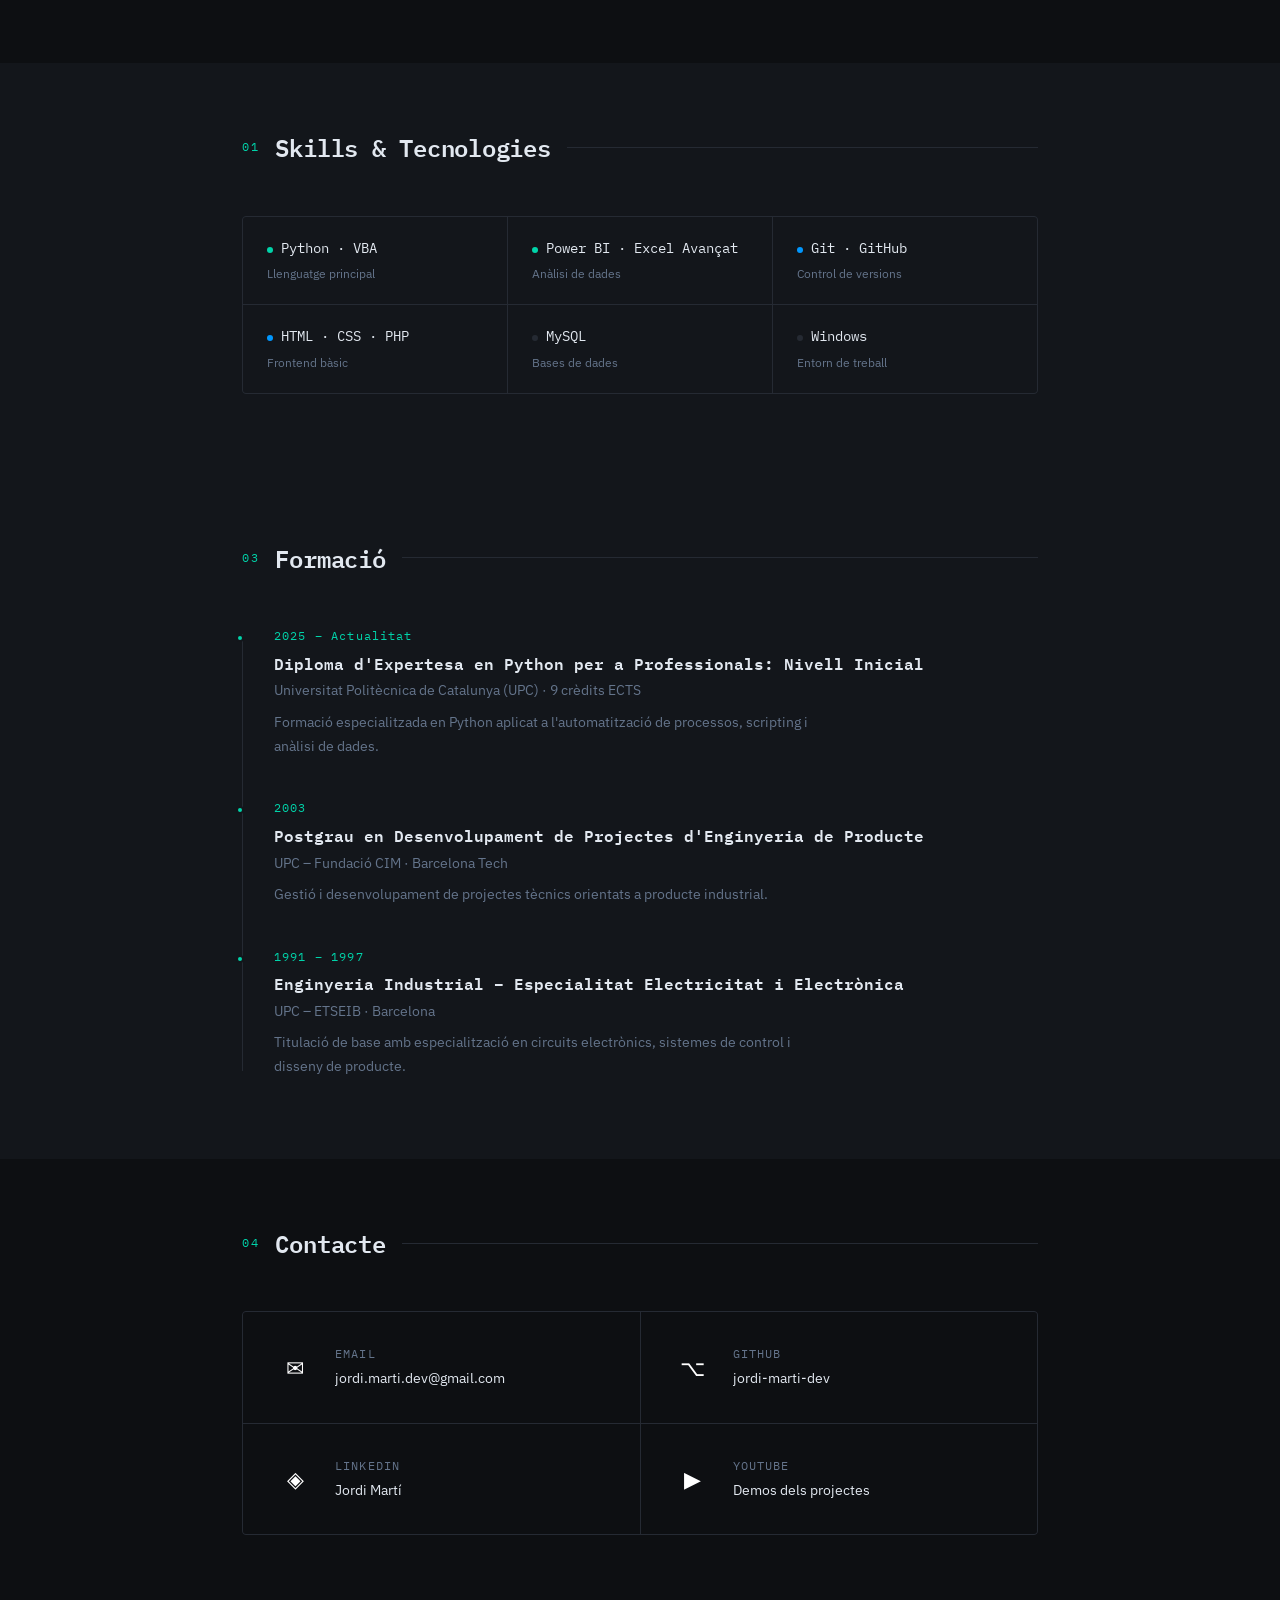
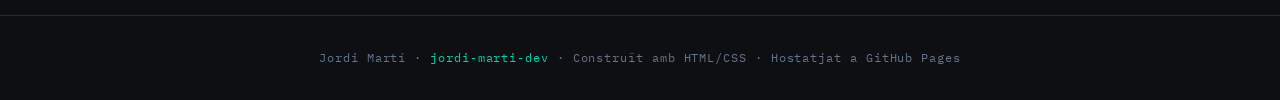
==== commit 052c9231: "Add files via upload" ====
--- a/index.html
+++ b/index.html
@@ -257,7 +257,7 @@
       </div>
       <div class="hero-stats fade-up delay-4">
         <div>
-          <div class="stat-num">25+</div>
+          <div class="stat-num">20+</div>
           <div class="stat-label" data-i18n="stat.years">Anys d'experiència tècnica</div>
         </div>
         <div>
@@ -317,31 +317,35 @@
           </div>
         </a>
 
-        <a href="https://github.com/jordi-marti-dev" target="_blank" rel="noopener" class="proj-card">
+        <a href="https://github.com/jordi-marti-dev/QR_generador" target="_blank" rel="noopener" class="proj-card">
           <div class="proj-thumb">
-            <div class="proj-thumb-placeholder">captura · demo</div>
+            <img src="img/captura_projecte_qr.JPG"
+                 alt="Captura del Generador QR en Lot"
+                 loading="lazy">
           </div>
           <div class="proj-body">
             <div class="proj-meta">
-              <span class="proj-num">Projecte 02</span>
-              <span class="proj-badge">Python</span>
-            </div>
-            <h3 class="proj-title">Nom del projecte Python</h3>
-            <p class="proj-desc">Descripció breu del projecte. Quin problema resol i quina tecnologia utilitza.</p>
+              <span class="proj-num" data-i18n="proj.02.num">Projecte 02</span>
+              <span class="proj-badge">Python · PySide6</span>
+            </div>
+            <h3 class="proj-title" data-i18n="proj.02.title">Generador QR en Lot</h3>
+            <p class="proj-desc" data-i18n="proj.02.desc">Eina Python per generar codis QR en lots a partir d'un fitxer JSON de configuració. Interfície gràfica (PySide6) i CLI. Sense serveis externs, sense caducitat d'enllaços ni rastrejament.</p>
             <div class="proj-tags">
               <span class="proj-tag">Python</span>
-              <span class="proj-tag">Automatització</span>
+              <span class="proj-tag">PySide6</span>
+              <span class="proj-tag">JSON</span>
+              <span class="proj-tag">CLI</span>
             </div>
             <div class="proj-footer">
               <div class="proj-status">
                 <span class="status-dot live"></span>
-                Publicat
+                <span data-i18n="proj.02.status">Publicat · Codi obert</span>
               </div>
-              <span class="proj-link">GitHub →</span>
+              <span class="proj-arrow" data-i18n="proj.02.cta">GitHub →</span>
             </div>
           </div>
         </a>
-
+<!--
         <a href="https://github.com/jordi-marti-dev" target="_blank" rel="noopener" class="proj-card">
           <div class="proj-thumb">
             <div class="proj-thumb-placeholder">captura · demo</div>
@@ -366,7 +370,7 @@
             </div>
           </div>
         </a>
-
+-->
       </div>
     </div>
   </section>
@@ -524,6 +528,11 @@
         'proj.01.desc':          `Simulador biomimètic del mètode cangur per millorar el benestar dels nadons prematurs en incubadora. Replica la respiració i els batecs dels pares a través d'un circuit tancat d'aire, sense cap component electrònic prop del nadó.`,
         'proj.01.status':        'Prototip funcional · Cercant partners industrials',
         'proj.01.cta':           'Veure projecte →',
+        'proj.02.num':           'Projecte 02',
+        'proj.02.title':         'Generador QR en Lot',
+        'proj.02.desc':          "Eina Python per generar codis QR en lots a partir d'un fitxer JSON de configuració. Interfície gràfica (PySide6) i CLI. Sense serveis externs, sense caducitat d'enllaços ni rastrejament.",
+        'proj.02.status':        'Publicat · Codi obert',
+        'proj.02.cta':           'GitHub →',
         'tag.industrial.design': 'Disseny Industrial',
         'tag.medical.innovation':'Innovació Mèdica',
         'tag.electronics':       'Electrònica',
@@ -568,6 +577,11 @@
         'proj.01.desc':          "Biomimetic simulator of the kangaroo method to improve the well-being of premature infants in incubators. Replicates the breathing and heartbeat of parents through a closed air circuit, with no electronic components near the baby.",
         'proj.01.status':        'Functional prototype · Seeking industrial partners',
         'proj.01.cta':           'View project →',
+        'proj.02.num':           'Project 02',
+        'proj.02.title':         'QR Code Batch Generator',
+        'proj.02.desc':          'Python tool to generate QR codes in bulk from a JSON configuration file. Desktop GUI (PySide6) and CLI. No external services, no expiry links, no tracking.',
+        'proj.02.status':        'Published · Open source',
+        'proj.02.cta':           'GitHub →',
         'tag.industrial.design': 'Industrial Design',
         'tag.medical.innovation':'Medical Innovation',
         'tag.electronics':       'Electronics',
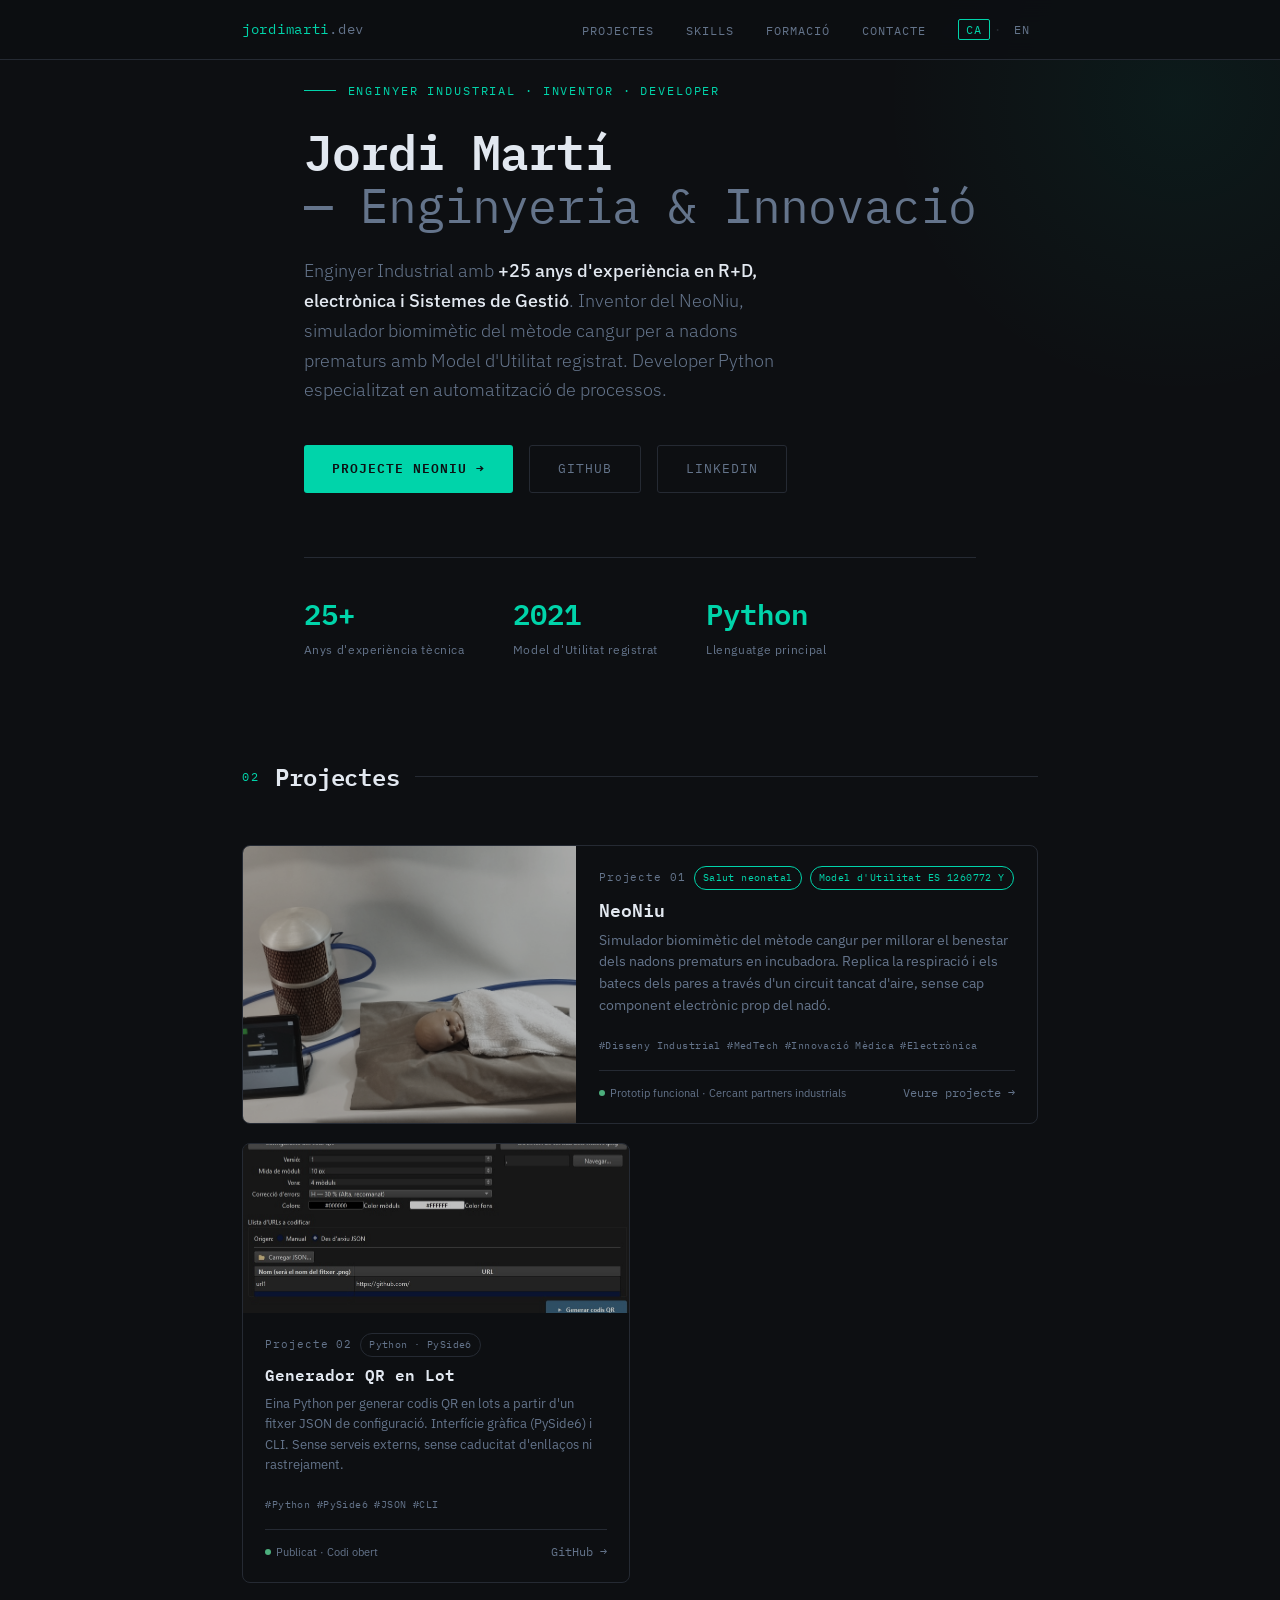
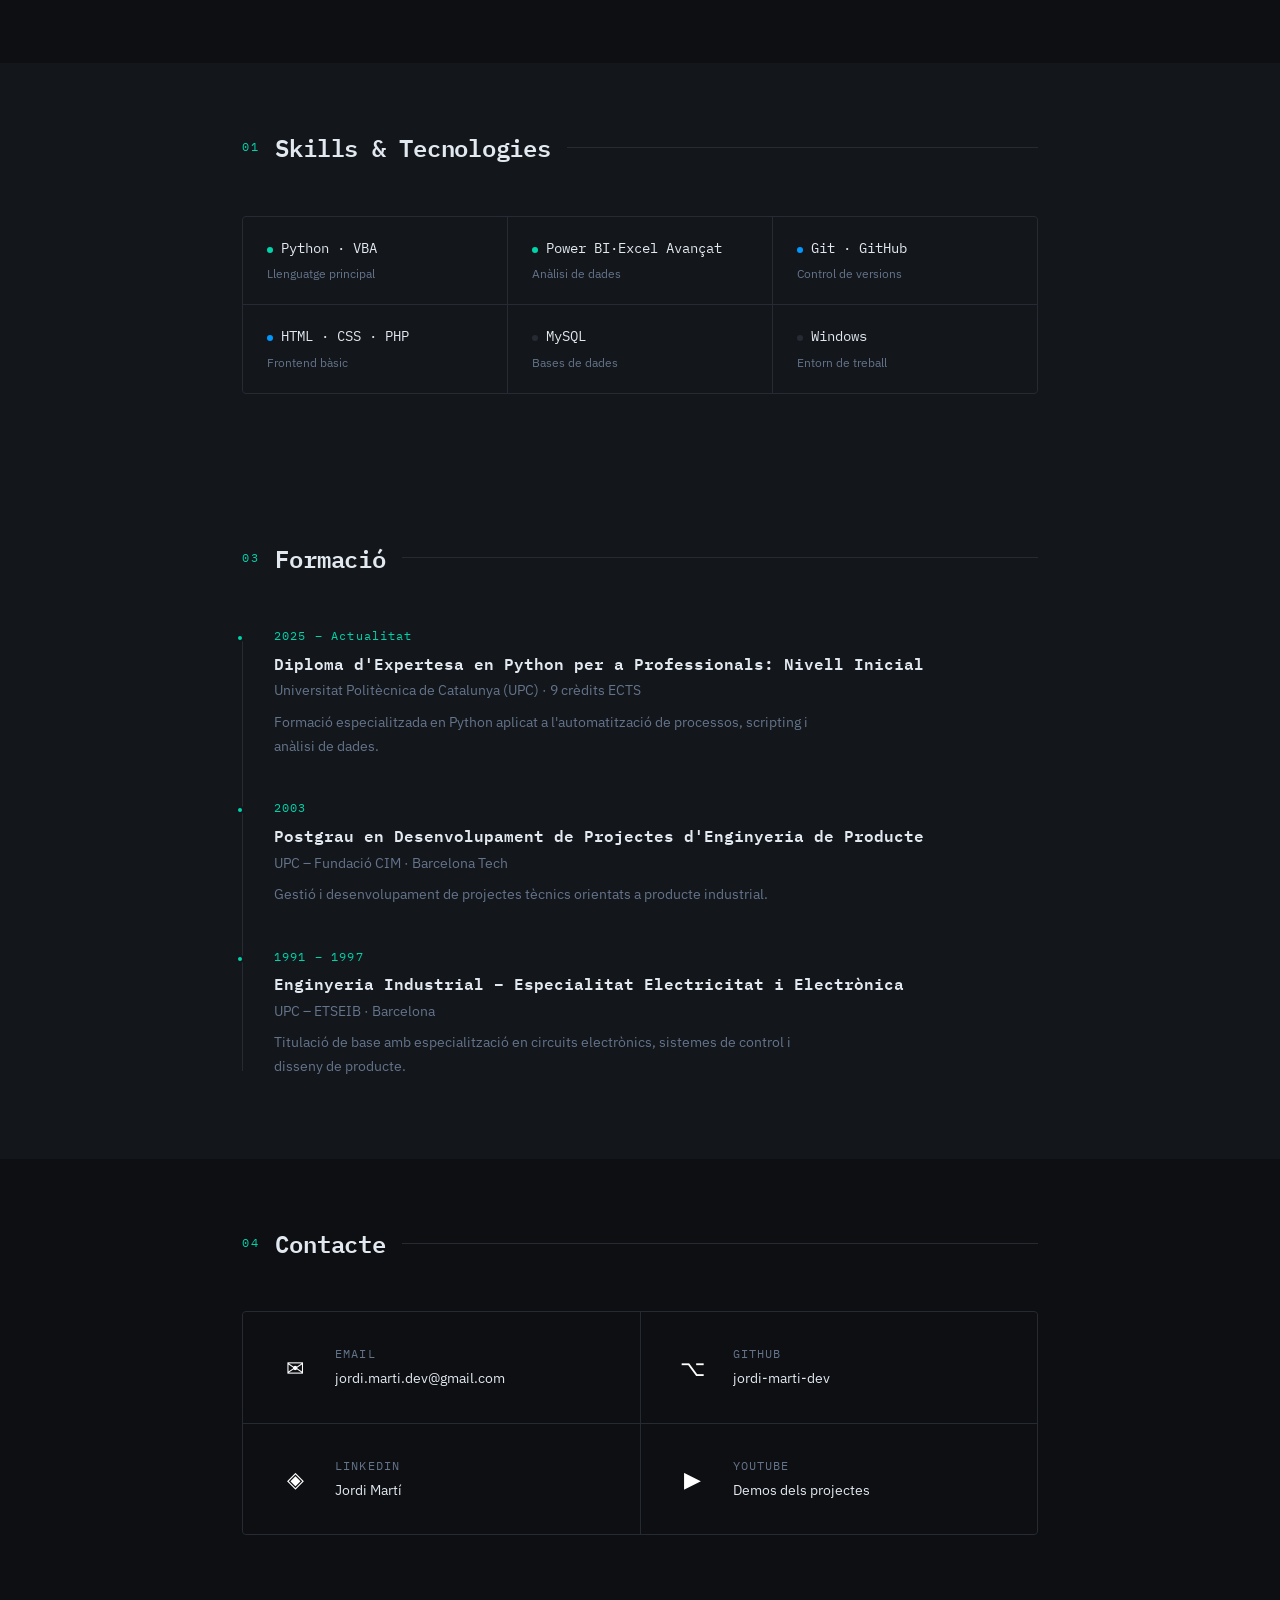
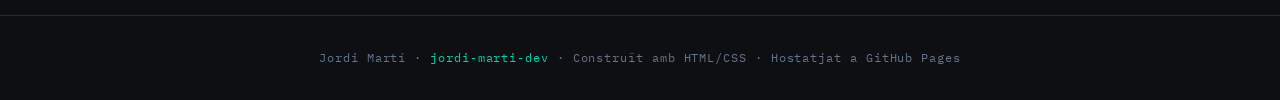
==== commit 0411385f: "Add files via upload" ====
--- a/index.html
+++ b/index.html
@@ -246,18 +246,18 @@
         <span class="dim" data-i18n="hero.subtitle">— Enginyeria &amp; Innovació</span>
       </h1>
       <p class="hero-tagline fade-up delay-2" data-i18n-html="hero.tagline">
-        Enginyer Industrial amb <strong>+20 anys d'experiència en R+D, electrònica i Sistemes de Gestió</strong>.
-        Inventor del Projecte Cangur, simulador biomimètic per a nadons prematurs amb Model d'Utilitat registrat.
+        Enginyer Industrial amb <strong>+25 anys d'experiència en R+D (electrònica i informàtica) i Sistemes de Gestió</strong>.
+        Inventor del NeoNiu, simulador biomimètic del mètode cangur per a nadons prematurs amb Model d'Utilitat registrat.
         Developer Python especialitzat en automatització de processos.
       </p>
       <div class="hero-cta fade-up delay-3">
-        <a href="#projectes" class="btn btn-primary" data-i18n="hero.cta.project">Projecte Cangur →</a>
+        <a href="#projectes" class="btn btn-primary" data-i18n="hero.cta.project">NeoNiu →</a>
         <a href="https://github.com/jordi-marti-dev" target="_blank" rel="noopener" class="btn btn-ghost">GitHub</a>
         <a href="https://es.linkedin.com/in/jmartiprats" target="_blank" rel="noopener" class="btn btn-ghost">LinkedIn</a>
       </div>
       <div class="hero-stats fade-up delay-4">
         <div>
-          <div class="stat-num">20+</div>
+          <div class="stat-num">25+</div>
           <div class="stat-label" data-i18n="stat.years">Anys d'experiència tècnica</div>
         </div>
         <div>
@@ -283,10 +283,10 @@
 
       <div class="projects-grid">
 
-        <a href="projecte_cangur/index.html" class="proj-card featured">
+        <a href="neoniu/index.html" class="proj-card featured">
           <div class="proj-thumb">
             <img src="img/cangur-prototip.jpg"
-                 alt="Prototip del Projecte Cangur: unitat de control amb revestiment de fusta tallada amb laser"
+                 alt="Prototip del NeoNiu: unitat de control amb revestiment de fusta tallada amb laser"
                  loading="lazy">
           </div>
           <div class="proj-body">
@@ -295,7 +295,7 @@
               <span class="proj-badge active" data-i18n="proj.01.badge1">Salut neonatal</span>
               <span class="proj-badge active">Model d'Utilitat ES 1260772 Y</span>
             </div>
-            <h3 class="proj-title" data-i18n="proj.01.title">Projecte Cangur</h3>
+            <h3 class="proj-title" data-i18n="proj.01.title">NeoNiu</h3>
             <p class="proj-desc" data-i18n="proj.01.desc">
               Simulador biomimètic del mètode cangur per millorar el benestar dels nadons prematurs en incubadora.
               Replica la respiració i els batecs dels pares a través d'un circuit tancat d'aire, sense cap component
@@ -390,7 +390,7 @@
           <div class="skill-cat" data-i18n="skill.cat.lang">Llenguatge principal</div>
         </div>
         <div class="skill-item">
-          <div class="skill-name"><span class="skill-dot"></span>Power BI · Excel Avançat</div>
+          <div class="skill-name"><span class="skill-dot"></span>Power BI·Excel Avançat</div>
           <div class="skill-cat" data-i18n="skill.cat.data">Anàlisi de dades</div>
         </div>
         <div class="skill-item">
@@ -509,8 +509,8 @@
         'nav.contact':           'Contacte',
         'hero.label':            'Enginyer Industrial · Inventor · Developer',
         'hero.subtitle':         '— Enginyeria & Innovació',
-        'hero.tagline':          `Enginyer Industrial amb <strong>+20 anys d'experiència en R+D, electrònica i Sistemes de Gestió</strong>. Inventor del Projecte Cangur, simulador biomimètic per a nadons prematurs amb Model d'Utilitat registrat. Developer Python especialitzat en automatització de processos.`,
-        'hero.cta.project':      'Projecte Cangur →',
+        'hero.tagline':          `Enginyer Industrial amb <strong>+25 anys d'experiència en R+D, electrònica i Sistemes de Gestió</strong>. Inventor del NeoNiu, simulador biomimètic del mètode cangur per a nadons prematurs amb Model d'Utilitat registrat. Developer Python especialitzat en automatització de processos.`,
+        'hero.cta.project':      'Projecte NeoNiu →',
         'stat.years':            "Anys d'experiència tècnica",
         'stat.utility':          "Model d'Utilitat registrat",
         'stat.lang':             'Llenguatge principal',
@@ -524,7 +524,7 @@
         'section.projects':      'Projectes',
         'proj.01.num':           'Projecte 01',
         'proj.01.badge1':        'Salut neonatal',
-        'proj.01.title':         'Projecte Cangur',
+        'proj.01.title':         'NeoNiu',
         'proj.01.desc':          `Simulador biomimètic del mètode cangur per millorar el benestar dels nadons prematurs en incubadora. Replica la respiració i els batecs dels pares a través d'un circuit tancat d'aire, sense cap component electrònic prop del nadó.`,
         'proj.01.status':        'Prototip funcional · Cercant partners industrials',
         'proj.01.cta':           'Veure projecte →',
@@ -558,8 +558,8 @@
         'nav.contact':           'Contact',
         'hero.label':            'Industrial Engineer · Inventor · Developer',
         'hero.subtitle':         '— Engineering & Innovation',
-        'hero.tagline':          'Industrial Engineer with <strong>+20 years of experience in R&amp;D, electronics and Management Systems</strong>. Inventor of the Cangur Project, a biomimetic simulator for premature infants with a registered Utility Model. Python Developer specializing in process automation.',
-        'hero.cta.project':      'Cangur Project →',
+        'hero.tagline':          'Industrial Engineer with <strong>+25 years of experience in R&amp;D (electronics and computers) and Management Systems</strong>. Inventor of the NeoNiu Project, a biomimetic simulator of Kangaroo mother care (KMC) method for premature infants with a registered Utility Model. Python Developer specializing in process automation.',
+        'hero.cta.project':      'NeoNiu Project →',
         'stat.years':            'Years of technical experience',
         'stat.utility':          'Registered Utility Model',
         'stat.lang':             'Main language',
@@ -573,8 +573,8 @@
         'section.projects':      'Projects',
         'proj.01.num':           'Project 01',
         'proj.01.badge1':        'Neonatal health',
-        'proj.01.title':         'Cangur Project',
-        'proj.01.desc':          "Biomimetic simulator of the kangaroo method to improve the well-being of premature infants in incubators. Replicates the breathing and heartbeat of parents through a closed air circuit, with no electronic components near the baby.",
+        'proj.01.title':         'NeoNiu',
+        'proj.01.desc':          "Biomimetic simulator of the kangaroo mother care (KMC) method to improve the well-being of premature infants in incubators. Replicates the breathing and heartbeat of parents through a closed air circuit, with no electronic components near the baby.",
         'proj.01.status':        'Functional prototype · Seeking industrial partners',
         'proj.01.cta':           'View project →',
         'proj.02.num':           'Project 02',
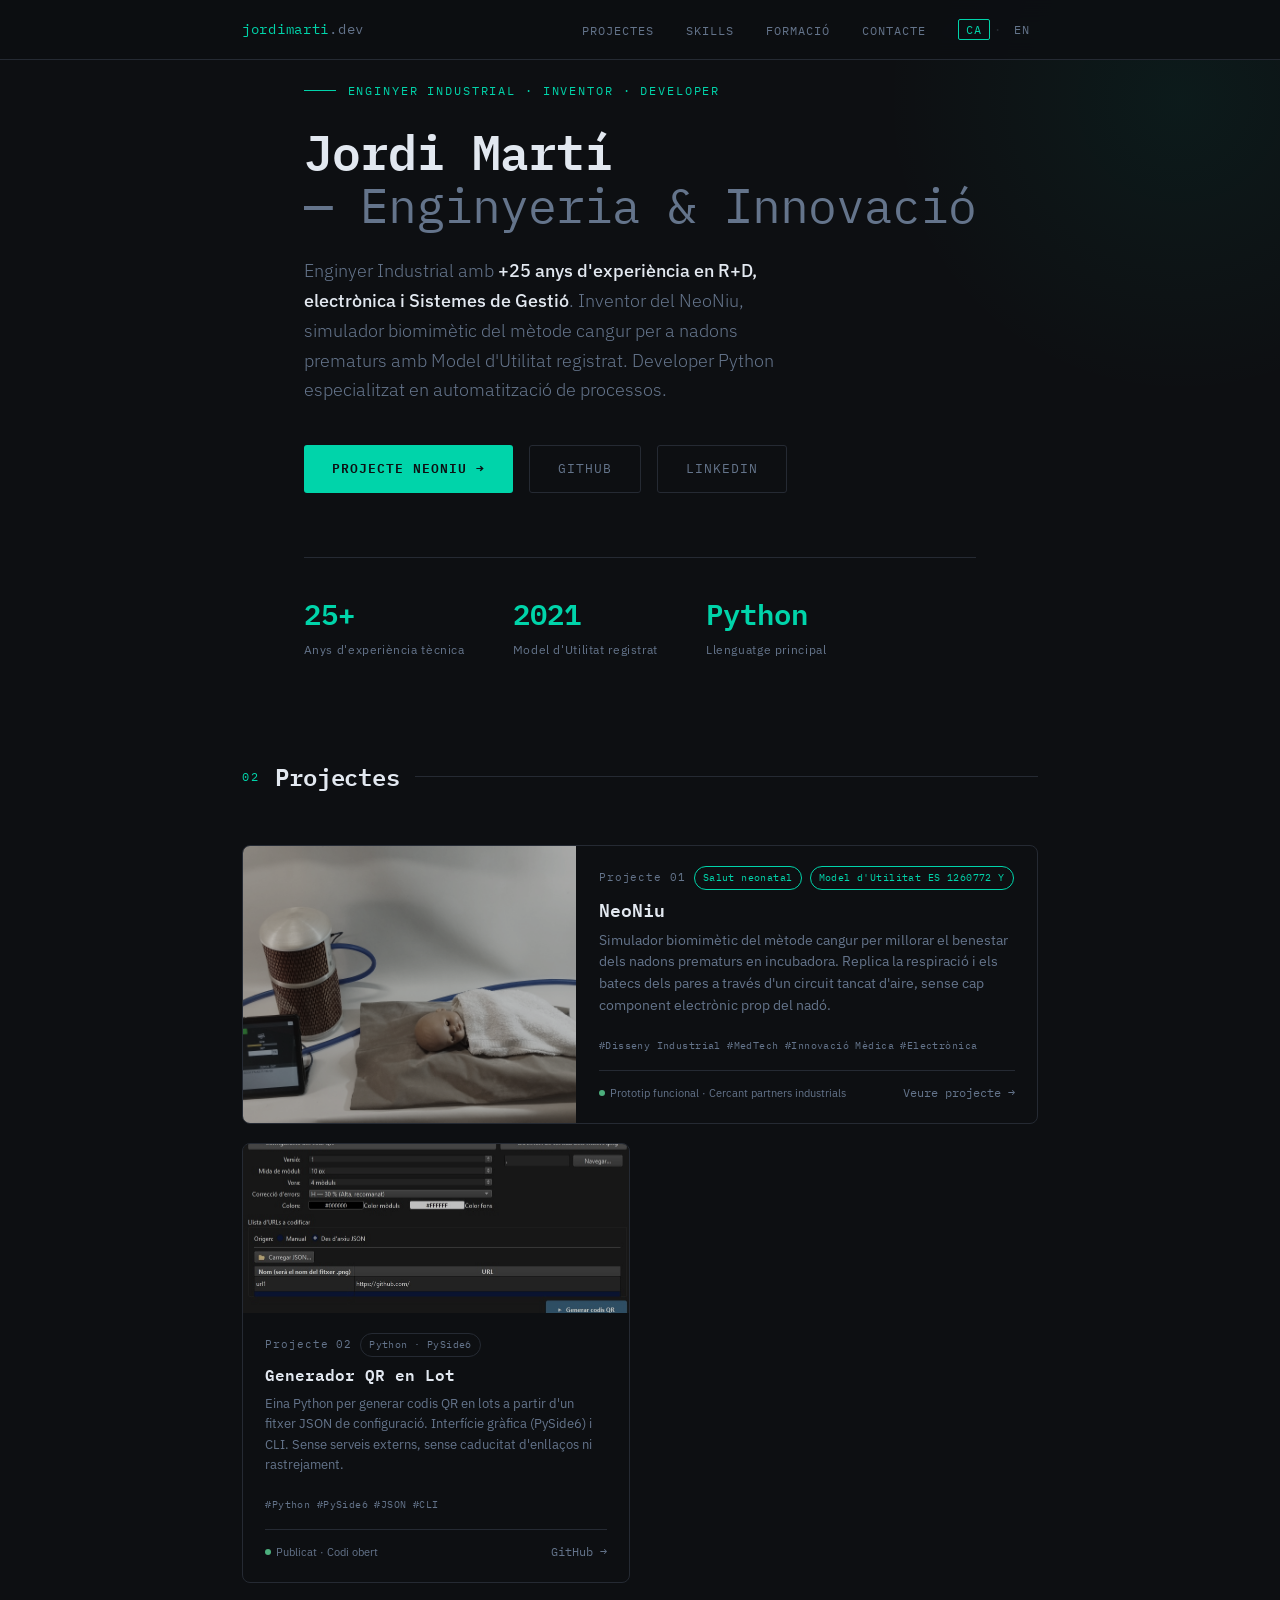
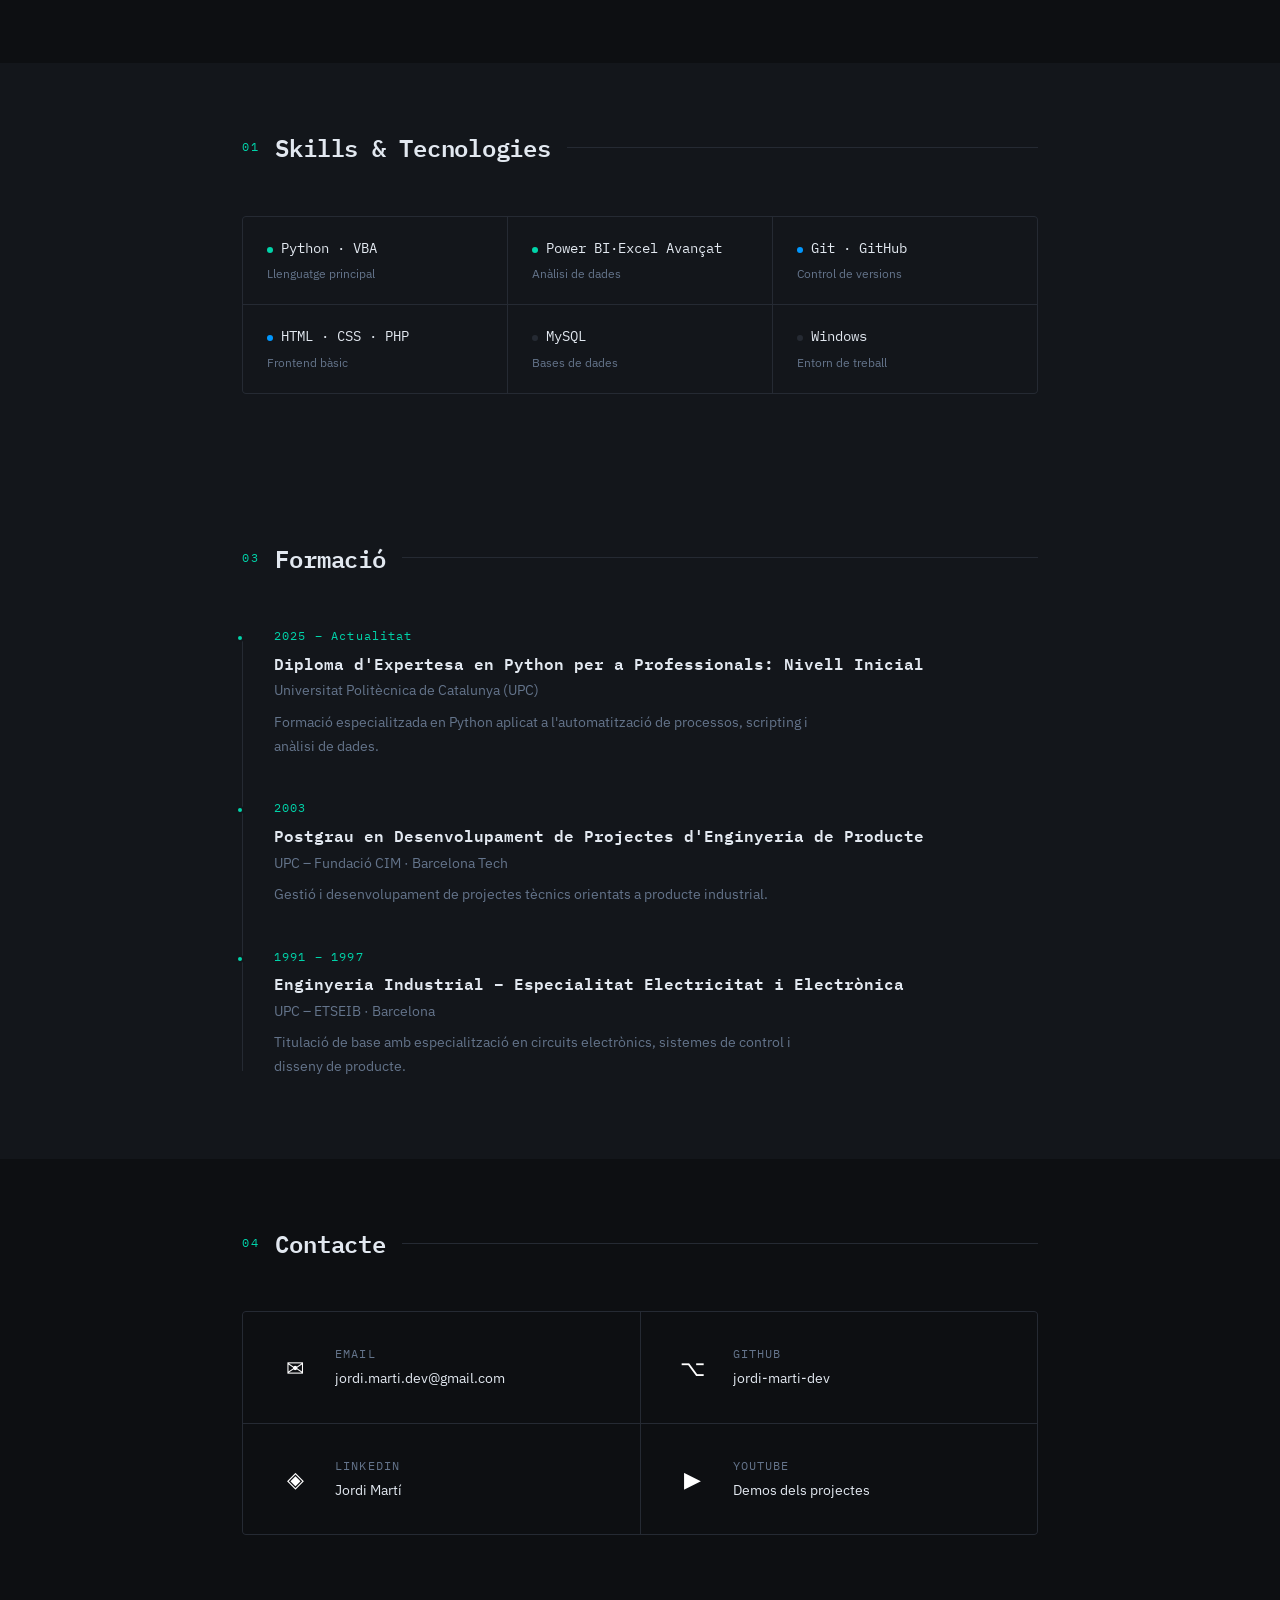
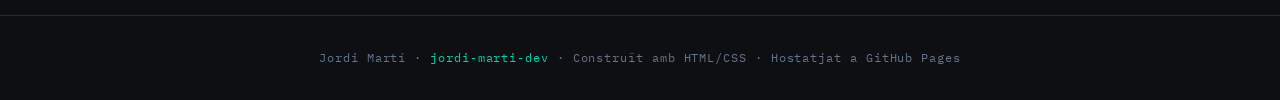
==== commit ef5e811c: "Add files via upload" ====
--- a/index.html
+++ b/index.html
@@ -427,7 +427,7 @@
         <div class="timeline-item">
           <div class="timeline-date" data-i18n="edu.1.date">2025 – Actualitat</div>
           <div class="timeline-title" data-i18n="edu.1.title">Diploma d'Expertesa en Python per a Professionals: Nivell Inicial</div>
-          <div class="timeline-where" data-i18n="edu.1.where">Universitat Politècnica de Catalunya (UPC) · 9 crèdits ECTS</div>
+          <div class="timeline-where" data-i18n="edu.1.where">Universitat Politècnica de Catalunya (UPC)</div>
           <p class="timeline-desc" data-i18n="edu.1.desc">Formació especialitzada en Python aplicat a l'automatització de processos, scripting i anàlisi de dades.</p>
         </div>
 
@@ -479,7 +479,7 @@
             <div class="contact-value">Jordi Martí</div>
           </div>
         </a>
-        <a class="contact-item" href="https://youtube.com/@jordi-marti-dev" target="_blank" rel="noopener">
+        <a class="contact-item" href="https://youtube.com/@jordimarti-dev" target="_blank" rel="noopener">
           <div class="contact-icon">▶</div>
           <div>
             <div class="contact-label">YouTube</div>
@@ -539,7 +539,7 @@
         'section.education':     'Formació',
         'edu.1.date':            '2025 – Actualitat',
         'edu.1.title':           "Diploma d'Expertesa en Python per a Professionals: Nivell Inicial",
-        'edu.1.where':           'Universitat Politècnica de Catalunya (UPC) · 9 crèdits ECTS',
+        'edu.1.where':           'Universitat Politècnica de Catalunya (UPC)',
         'edu.1.desc':            "Formació especialitzada en Python aplicat a l'automatització de processos, scripting i anàlisi de dades.",
         'edu.2.title':           "Postgrau en Desenvolupament de Projectes d'Enginyeria de Producte",
         'edu.2.where':           'UPC – Fundació CIM · Barcelona Tech',
@@ -588,7 +588,7 @@
         'section.education':     'Education',
         'edu.1.date':            '2025 – Present',
         'edu.1.title':           'Expert Diploma in Python for Professionals: Initial Level',
-        'edu.1.where':           'Polytechnic University of Catalonia (UPC) · 9 ECTS credits',
+        'edu.1.where':           'Polytechnic University of Catalonia (UPC)',
         'edu.1.desc':            'Specialized training in Python applied to process automation, scripting and data analysis.',
         'edu.2.title':           'Postgraduate in Product Engineering Project Development',
         'edu.2.where':           'UPC – Fundació CIM · Barcelona Tech',
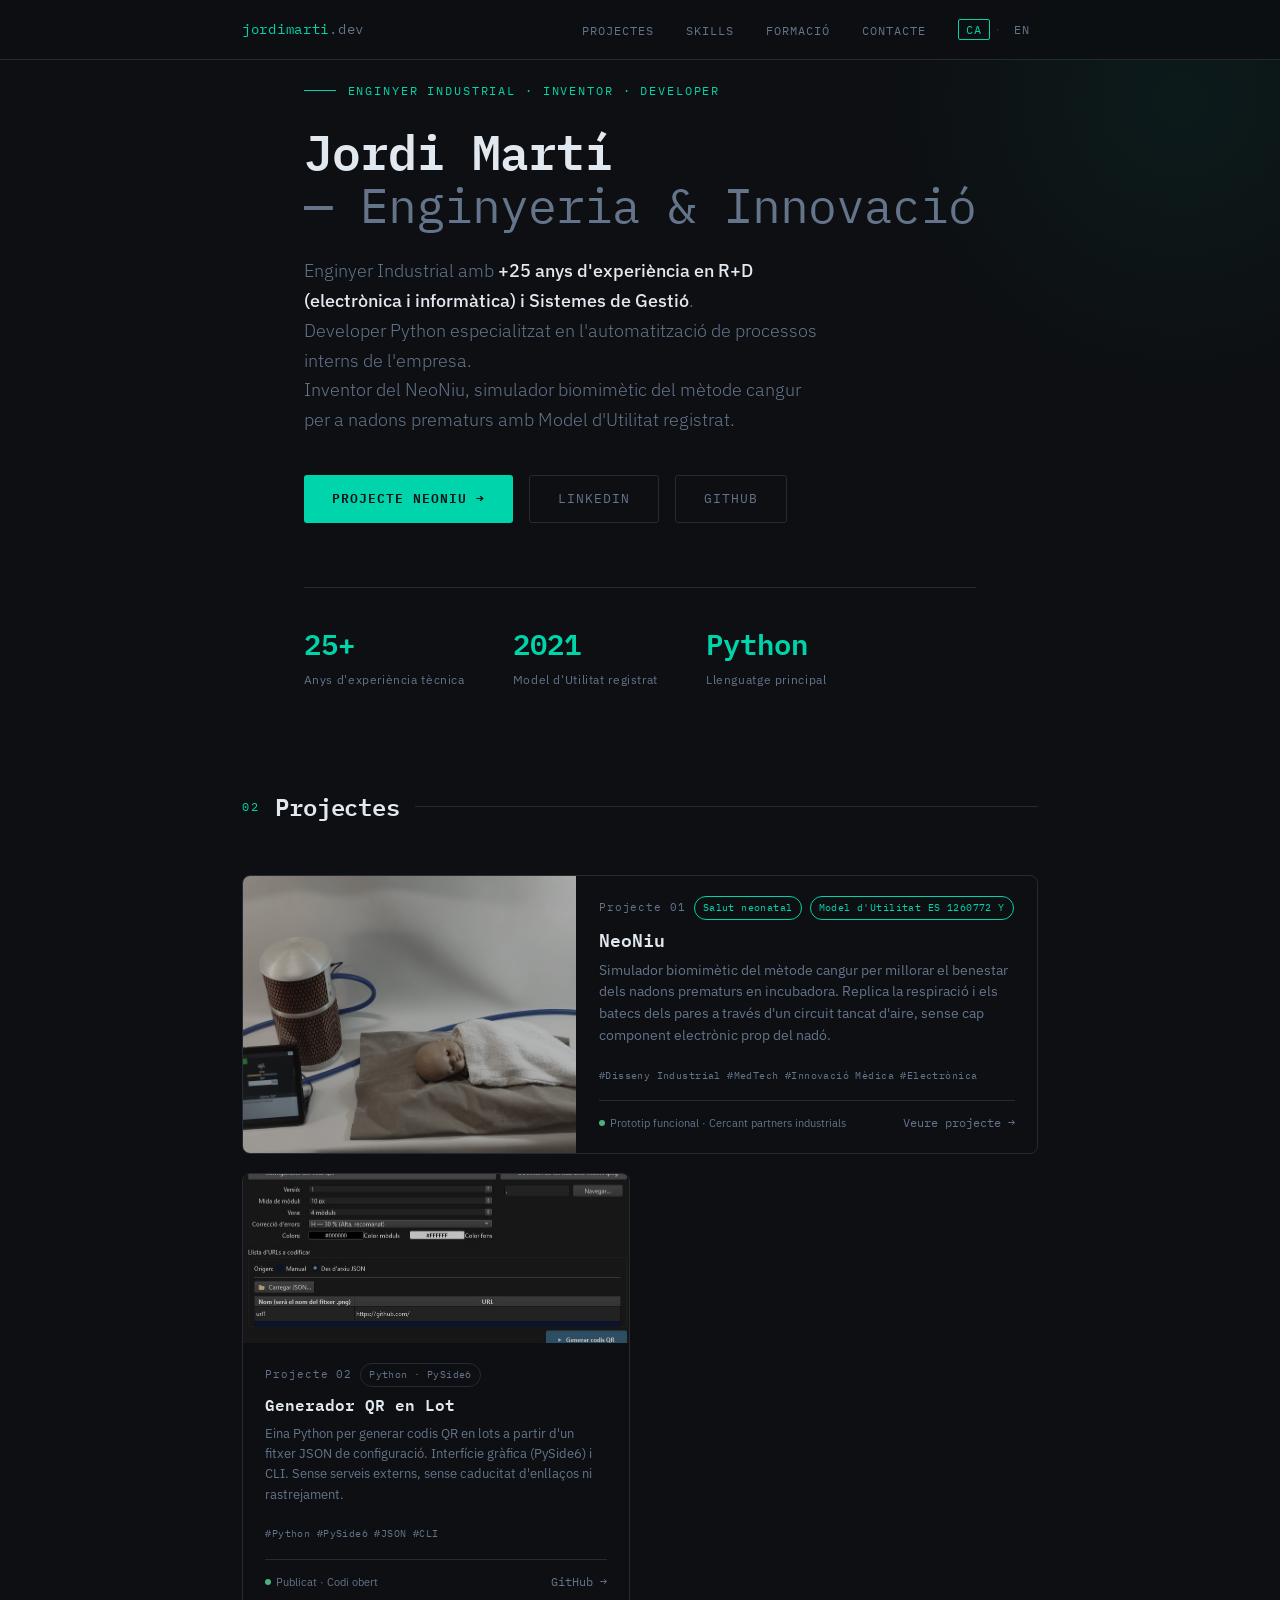
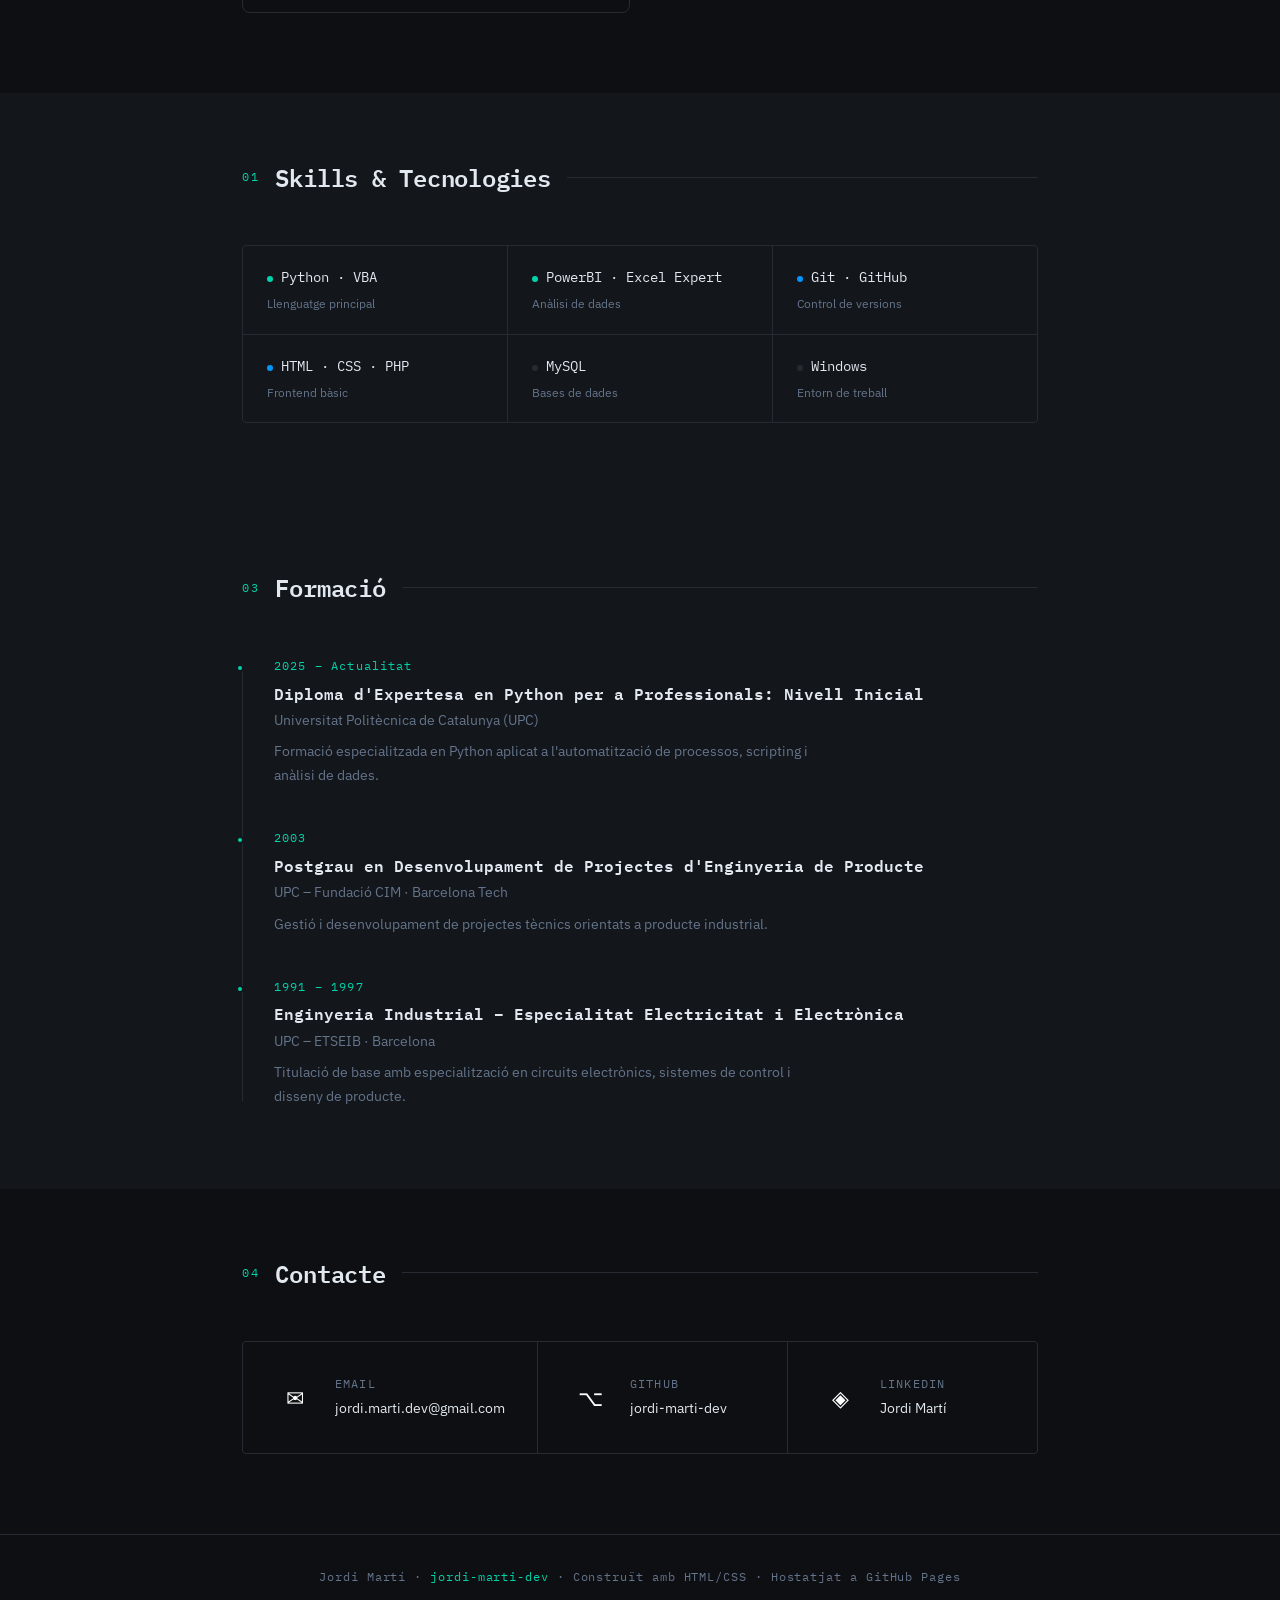
==== commit 1d10a00a: "canvis hero-tagline, canvis contacte" ====
--- a/index.html
+++ b/index.html
@@ -246,14 +246,14 @@
         <span class="dim" data-i18n="hero.subtitle">— Enginyeria &amp; Innovació</span>
       </h1>
       <p class="hero-tagline fade-up delay-2" data-i18n-html="hero.tagline">
-        Enginyer Industrial amb <strong>+25 anys d'experiència en R+D (electrònica i informàtica) i Sistemes de Gestió</strong>.
-        Inventor del NeoNiu, simulador biomimètic del mètode cangur per a nadons prematurs amb Model d'Utilitat registrat.
-        Developer Python especialitzat en automatització de processos.
+        Enginyer Industrial amb <strong>+25 anys d'experiència en R+D (electrònica i informàtica) i Sistemes de Gestió</strong>.<br>
+        Developer Python especialitzat en l'automatització de processos interns de l'empresa.
+        Inventor del NeoNiu, simulador biomimètic del mètode cangur per a nadons prematurs amb Model d'Utilitat registrat.<br>
       </p>
       <div class="hero-cta fade-up delay-3">
         <a href="#projectes" class="btn btn-primary" data-i18n="hero.cta.project">NeoNiu →</a>
+        <a href="https://es.linkedin.com/in/jmartiprats" target="_blank" rel="noopener" class="btn btn-ghost">LinkedIn</a>
         <a href="https://github.com/jordi-marti-dev" target="_blank" rel="noopener" class="btn btn-ghost">GitHub</a>
-        <a href="https://es.linkedin.com/in/jmartiprats" target="_blank" rel="noopener" class="btn btn-ghost">LinkedIn</a>
       </div>
       <div class="hero-stats fade-up delay-4">
         <div>
@@ -390,7 +390,7 @@
           <div class="skill-cat" data-i18n="skill.cat.lang">Llenguatge principal</div>
         </div>
         <div class="skill-item">
-          <div class="skill-name"><span class="skill-dot"></span>Power BI·Excel Avançat</div>
+          <div class="skill-name"><span class="skill-dot"></span>PowerBI · Excel Expert</div>
           <div class="skill-cat" data-i18n="skill.cat.data">Anàlisi de dades</div>
         </div>
         <div class="skill-item">
@@ -477,13 +477,6 @@
           <div>
             <div class="contact-label">LinkedIn</div>
             <div class="contact-value">Jordi Martí</div>
-          </div>
-        </a>
-        <a class="contact-item" href="https://youtube.com/@jordimarti-dev" target="_blank" rel="noopener">
-          <div class="contact-icon">▶</div>
-          <div>
-            <div class="contact-label">YouTube</div>
-            <div class="contact-value" data-i18n="contact.yt.value">Demos dels projectes</div>
           </div>
         </a>
       </div>
@@ -509,7 +502,7 @@
         'nav.contact':           'Contacte',
         'hero.label':            'Enginyer Industrial · Inventor · Developer',
         'hero.subtitle':         '— Enginyeria & Innovació',
-        'hero.tagline':          `Enginyer Industrial amb <strong>+25 anys d'experiència en R+D, electrònica i Sistemes de Gestió</strong>. Inventor del NeoNiu, simulador biomimètic del mètode cangur per a nadons prematurs amb Model d'Utilitat registrat. Developer Python especialitzat en automatització de processos.`,
+        'hero.tagline':          `Enginyer Industrial amb <strong>+25 anys d'experiència en R+D (electrònica i informàtica) i Sistemes de Gestió</strong>.<br>Developer Python especialitzat en l'automatització de processos interns de l'empresa.<br>Inventor del NeoNiu, simulador biomimètic del mètode cangur per a nadons prematurs amb Model d'Utilitat registrat.<br>`,
         'hero.cta.project':      'Projecte NeoNiu →',
         'stat.years':            "Anys d'experiència tècnica",
         'stat.utility':          "Model d'Utilitat registrat",
@@ -558,7 +551,7 @@
         'nav.contact':           'Contact',
         'hero.label':            'Industrial Engineer · Inventor · Developer',
         'hero.subtitle':         '— Engineering & Innovation',
-        'hero.tagline':          'Industrial Engineer with <strong>+25 years of experience in R&amp;D (electronics and computers) and Management Systems</strong>. Inventor of the NeoNiu Project, a biomimetic simulator of Kangaroo mother care (KMC) method for premature infants with a registered Utility Model. Python Developer specializing in process automation.',
+        'hero.tagline':          'Industrial Engineer with <strong>+25 years of experience in R&amp;D (electronics and computers) and Management Systems</strong>.<br>Python Developer specializing in process automation.<br>Inventor of the NeoNiu Project, a biomimetic simulator of Kangaroo mother care (KMC) method for premature infants with a registered Utility Model.',
         'hero.cta.project':      'NeoNiu Project →',
         'stat.years':            'Years of technical experience',
         'stat.utility':          'Registered Utility Model',
--- a/style.css
+++ b/style.css
@@ -407,7 +407,7 @@
 /* ── CONTACTE ── */
 .contact-grid {
   display: grid;
-  grid-template-columns: 1fr 1fr;
+  grid-template-columns: 1fr 1fr 1fr;
   gap: 1px;
   background: var(--border);
   border: 1px solid var(--border);
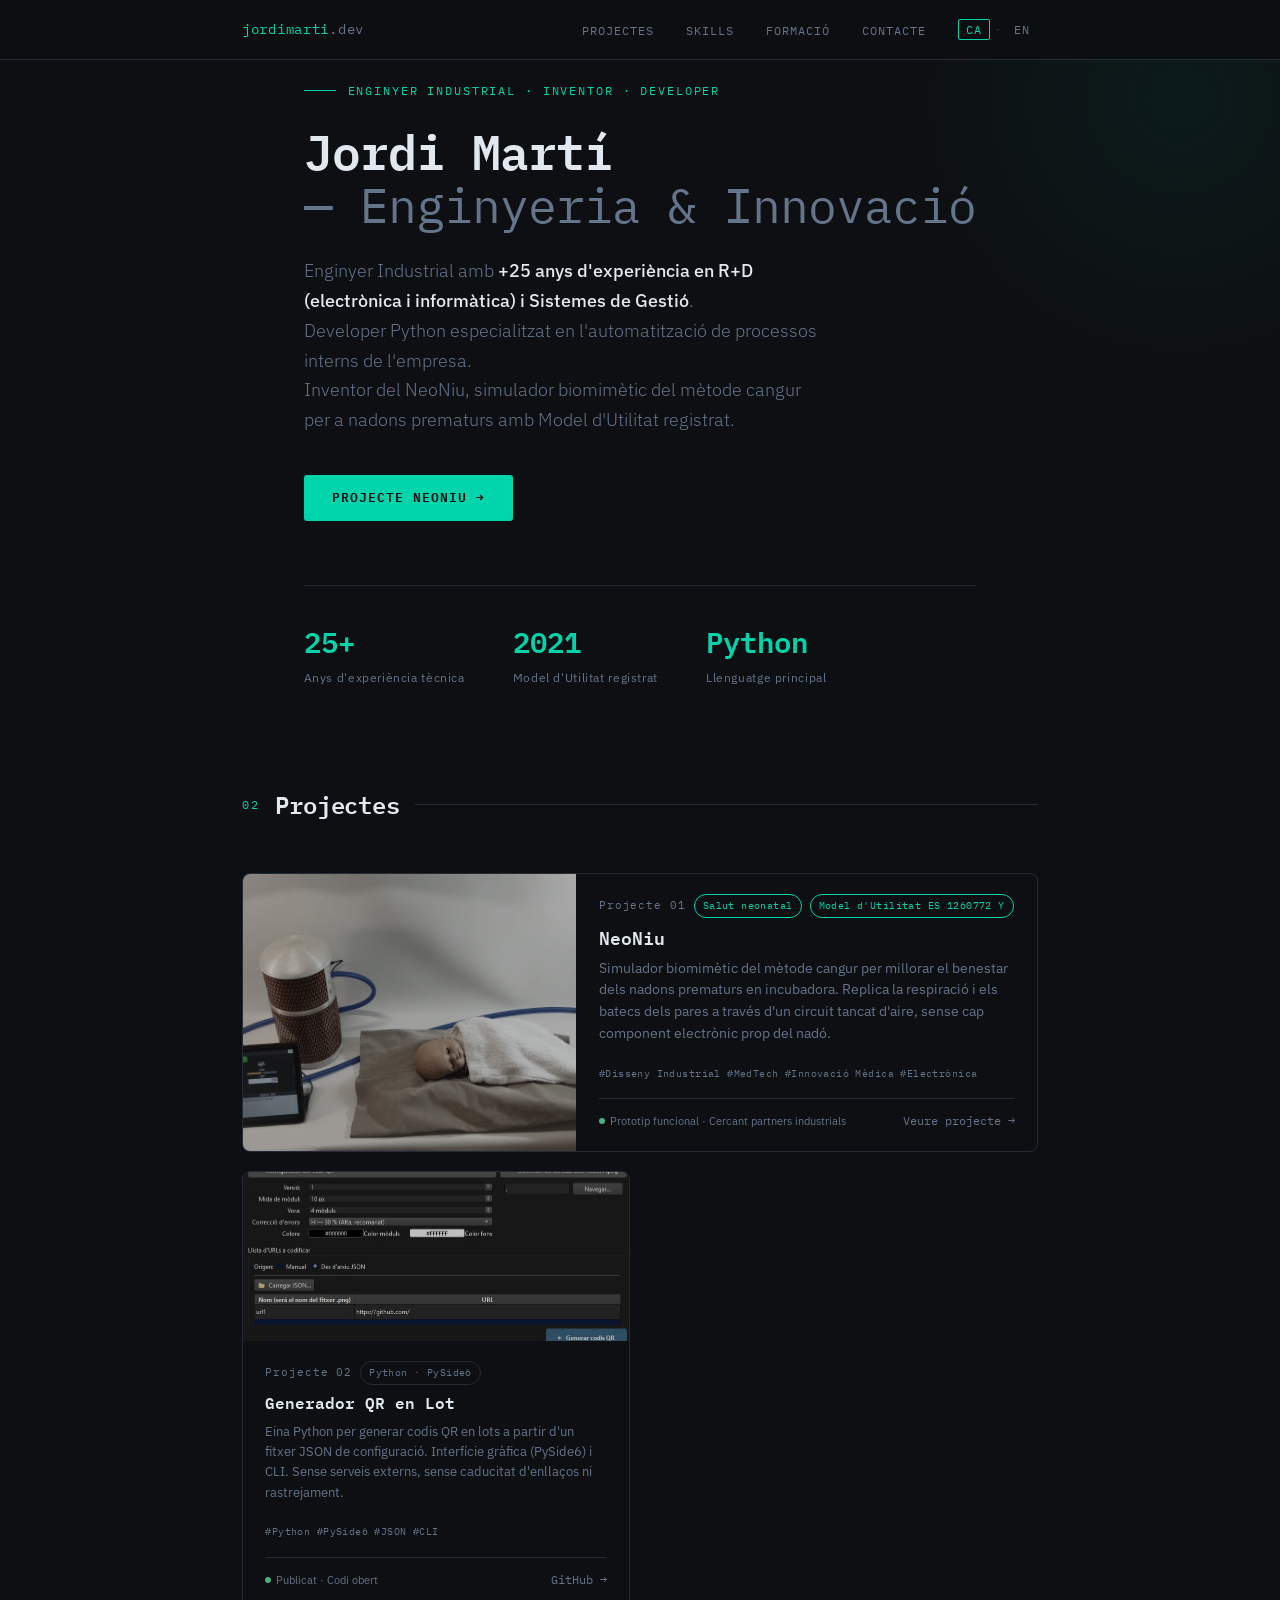
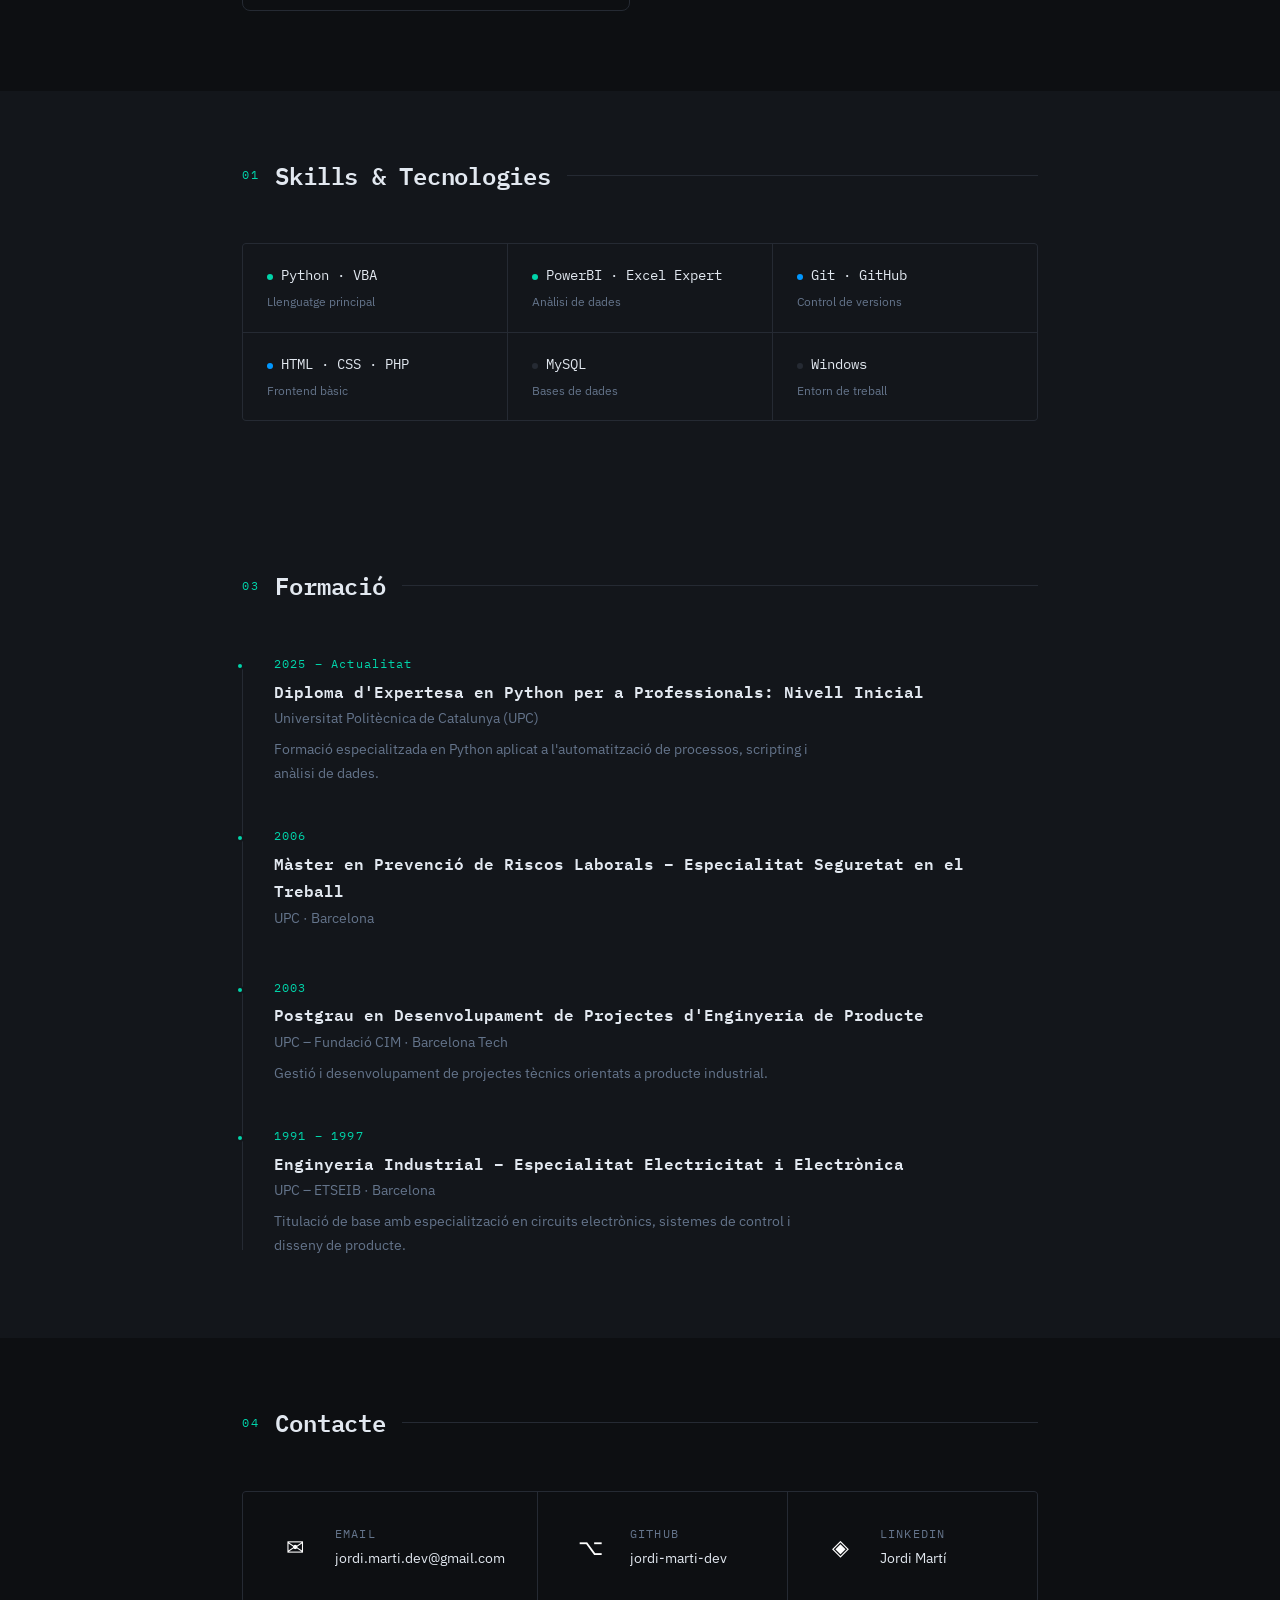
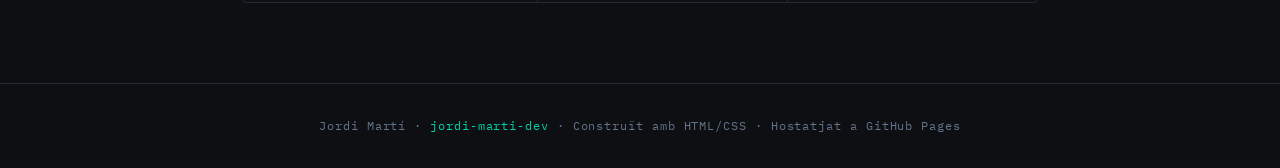
==== commit 795cc46f: "Menu hamburguesa i master PRL" ====
--- a/index.html
+++ b/index.html
@@ -233,6 +233,9 @@
           <span class="lang-sep">·</span>
           <button class="lang-btn" data-lang="en">EN</button>
         </div>
+        <button class="nav-hamburger" aria-label="Obrir menú" aria-expanded="false">
+          <span></span><span></span><span></span>
+        </button>
       </div>
     </div>
   </nav>
@@ -252,8 +255,6 @@
       </p>
       <div class="hero-cta fade-up delay-3">
         <a href="#projectes" class="btn btn-primary" data-i18n="hero.cta.project">NeoNiu →</a>
-        <a href="https://es.linkedin.com/in/jmartiprats" target="_blank" rel="noopener" class="btn btn-ghost">LinkedIn</a>
-        <a href="https://github.com/jordi-marti-dev" target="_blank" rel="noopener" class="btn btn-ghost">GitHub</a>
       </div>
       <div class="hero-stats fade-up delay-4">
         <div>
@@ -429,6 +430,12 @@
           <div class="timeline-title" data-i18n="edu.1.title">Diploma d'Expertesa en Python per a Professionals: Nivell Inicial</div>
           <div class="timeline-where" data-i18n="edu.1.where">Universitat Politècnica de Catalunya (UPC)</div>
           <p class="timeline-desc" data-i18n="edu.1.desc">Formació especialitzada en Python aplicat a l'automatització de processos, scripting i anàlisi de dades.</p>
+        </div>
+
+        <div class="timeline-item">
+          <div class="timeline-date">2006</div>
+          <div class="timeline-title" data-i18n="edu.mrl.title">Màster en Prevenció de Riscos Laborals – Especialitat Seguretat en el Treball</div>
+          <div class="timeline-where" data-i18n="edu.mrl.where">UPC · Barcelona</div>
         </div>
 
         <div class="timeline-item">
@@ -534,6 +541,8 @@
         'edu.1.title':           "Diploma d'Expertesa en Python per a Professionals: Nivell Inicial",
         'edu.1.where':           'Universitat Politècnica de Catalunya (UPC)',
         'edu.1.desc':            "Formació especialitzada en Python aplicat a l'automatització de processos, scripting i anàlisi de dades.",
+        'edu.mrl.title':         'Màster en Prevenció de Riscos Laborals – Especialitat Seguretat en el Treball',
+        'edu.mrl.where':         'UPC · Barcelona',
         'edu.2.title':           "Postgrau en Desenvolupament de Projectes d'Enginyeria de Producte",
         'edu.2.where':           'UPC – Fundació CIM · Barcelona Tech',
         'edu.2.desc':            'Gestió i desenvolupament de projectes tècnics orientats a producte industrial.',
@@ -583,6 +592,8 @@
         'edu.1.title':           'Expert Diploma in Python for Professionals: Initial Level',
         'edu.1.where':           'Polytechnic University of Catalonia (UPC)',
         'edu.1.desc':            'Specialized training in Python applied to process automation, scripting and data analysis.',
+        'edu.mrl.title':         "Master's Degree in Occupational Risk Prevention – Specialisation in Work Safety",
+        'edu.mrl.where':         'UPC · Barcelona',
         'edu.2.title':           'Postgraduate in Product Engineering Project Development',
         'edu.2.where':           'UPC – Fundació CIM · Barcelona Tech',
         'edu.2.desc':            'Management and development of technical projects oriented to industrial product.',
@@ -616,6 +627,23 @@
     });
 
     setLang(localStorage.getItem('lang') || 'ca');
+
+    // ── Menú hamburguesa ──
+    const hamburger = document.querySelector('.nav-hamburger');
+    const nav       = document.querySelector('nav');
+    const navLinks  = document.querySelector('.nav-links');
+
+    hamburger.addEventListener('click', () => {
+      const isOpen = nav.classList.toggle('nav-open');
+      hamburger.setAttribute('aria-expanded', isOpen);
+    });
+
+    navLinks.querySelectorAll('a').forEach(link => {
+      link.addEventListener('click', () => {
+        nav.classList.remove('nav-open');
+        hamburger.setAttribute('aria-expanded', false);
+      });
+    });
   </script>
 
 </body>
--- a/style.css
+++ b/style.css
@@ -100,6 +100,40 @@
   user-select: none;
 }
 
+/* ── HAMBURGER ── */
+.nav-hamburger {
+  display: none;
+  flex-direction: column;
+  justify-content: center;
+  gap: 5px;
+  background: none;
+  border: none;
+  cursor: pointer;
+  padding: 4px;
+  z-index: 200;
+}
+.nav-hamburger span {
+  display: block;
+  width: 22px;
+  height: 2px;
+  background: var(--muted);
+  border-radius: 1px;
+  transition: all 0.25s ease;
+  transform-origin: center;
+}
+nav.nav-open .nav-hamburger span:nth-child(1) {
+  transform: translateY(7px) rotate(45deg);
+  background: var(--accent);
+}
+nav.nav-open .nav-hamburger span:nth-child(2) {
+  opacity: 0;
+  transform: scaleX(0);
+}
+nav.nav-open .nav-hamburger span:nth-child(3) {
+  transform: translateY(-7px) rotate(-45deg);
+  background: var(--accent);
+}
+
 /* ── HERO ── */
 #hero {
   min-height: auto;
@@ -518,6 +552,35 @@
 /* ── RESPONSIVE ── */
 @media (max-width: 640px) {
   .nav-links { display: none; }
+  .nav-hamburger { display: flex; }
+
+  nav.nav-open .nav-links {
+    display: flex;
+    flex-direction: column;
+    align-items: flex-start;
+    gap: 0;
+    position: fixed;
+    top: 0; left: 0; right: 0;
+    background: rgba(13,15,18,0.97);
+    backdrop-filter: blur(16px);
+    padding: 5rem 2rem 2rem;
+    border-bottom: 1px solid var(--border);
+    z-index: 150;
+    animation: fadeUp 0.2s ease both;
+  }
+  nav.nav-open .nav-links li {
+    width: 100%;
+    border-bottom: 1px solid var(--border);
+  }
+  nav.nav-open .nav-links a {
+    display: block;
+    padding: 1rem 0;
+    font-size: 1rem;
+    color: var(--text);
+    letter-spacing: 0.02em;
+  }
+  nav.nav-open .nav-links a:hover { color: var(--accent); }
+
   .hero-stats { gap: 2rem; flex-wrap: wrap; }
   .project-card { grid-template-columns: 1fr; }
   .project-img-wrap { width: 100%; height: 180px; margin-top: 1rem; }
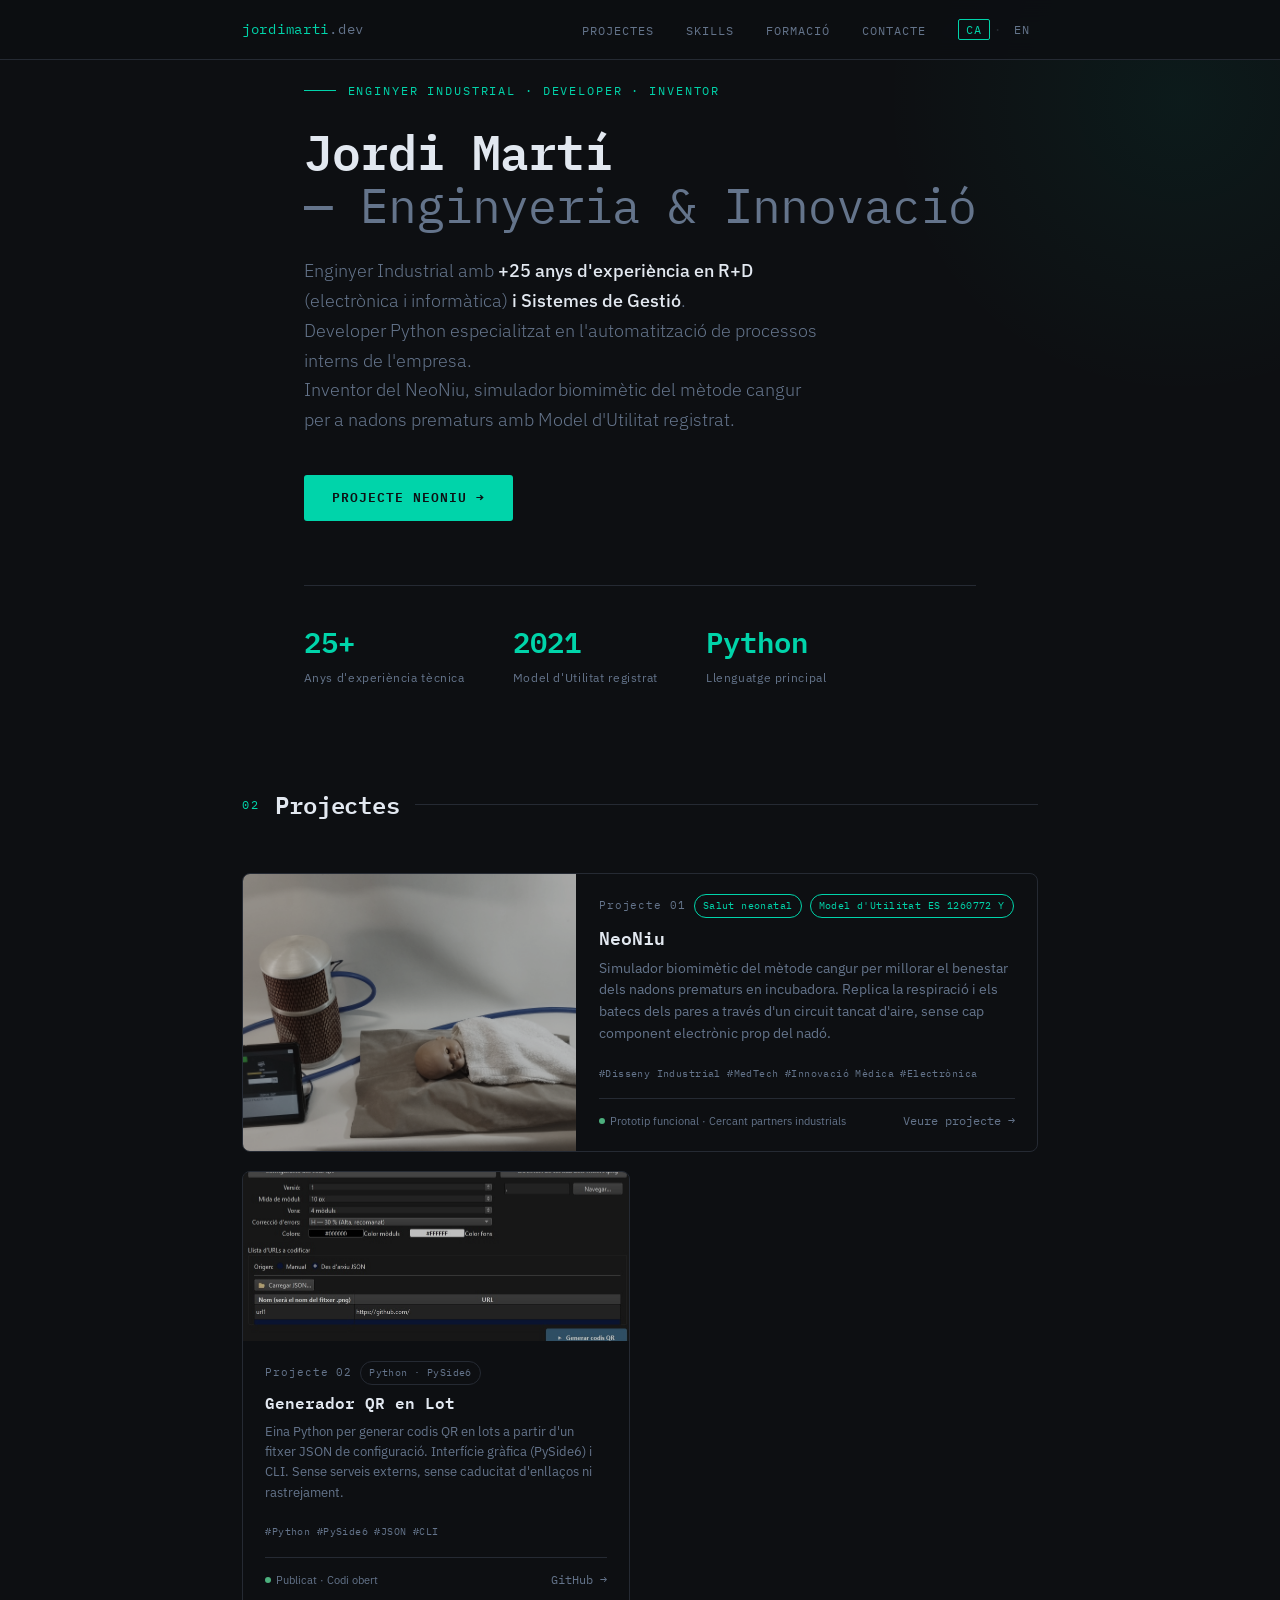
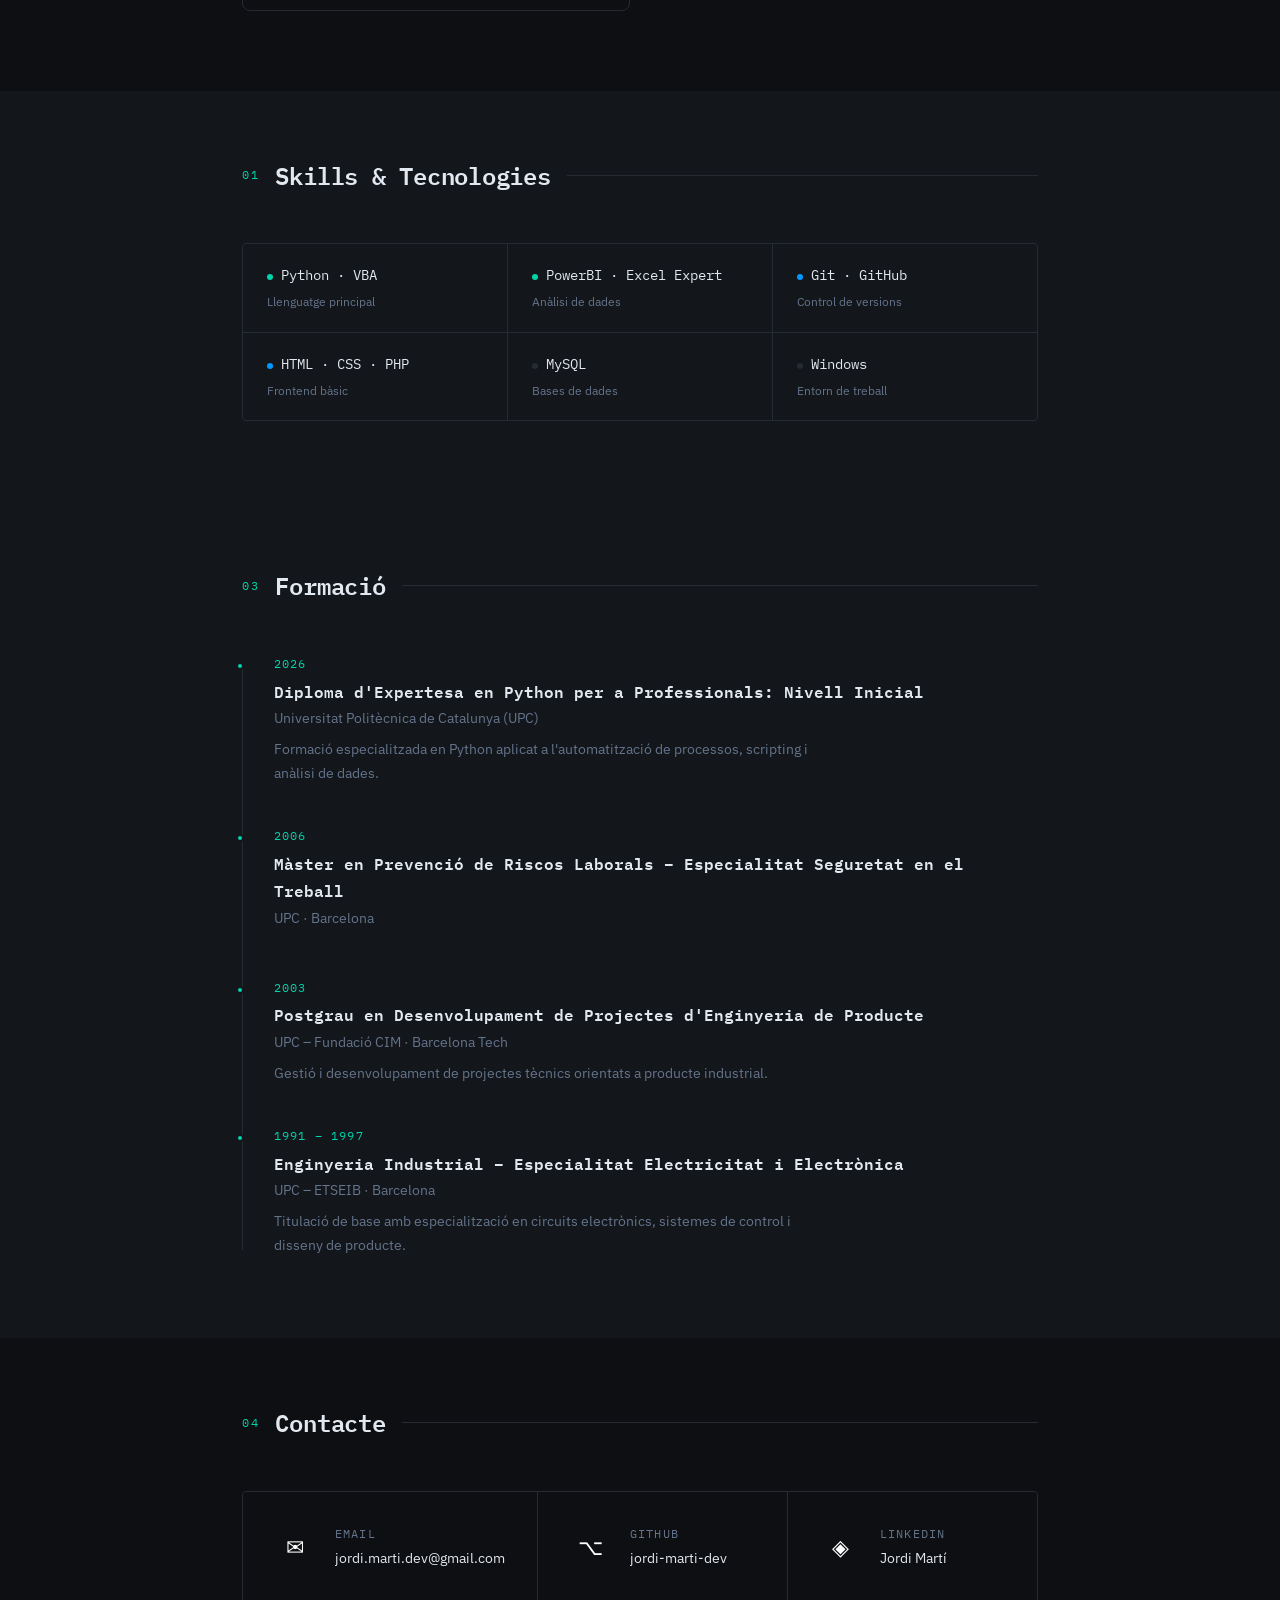
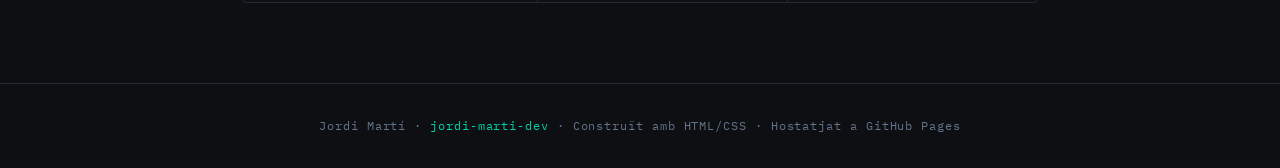
==== commit 1b39c8e3: "diverses correccions menors de format" ====
--- a/index.html
+++ b/index.html
@@ -243,13 +243,13 @@
   <!-- HERO -->
   <section id="hero">
     <div class="container">
-      <p class="hero-label fade-up" data-i18n="hero.label">Enginyer Industrial · Inventor · Developer</p>
+      <p class="hero-label fade-up" data-i18n="hero.label">Enginyer Industrial · Developer  · Inventor</p>
       <h1 class="fade-up delay-1">
         Jordi Martí<br>
         <span class="dim" data-i18n="hero.subtitle">— Enginyeria &amp; Innovació</span>
       </h1>
       <p class="hero-tagline fade-up delay-2" data-i18n-html="hero.tagline">
-        Enginyer Industrial amb <strong>+25 anys d'experiència en R+D (electrònica i informàtica) i Sistemes de Gestió</strong>.<br>
+        Enginyer Industrial amb <strong>+25 anys d'experiència en R+D </strong>(electrònica i informàtica)<strong> i Sistemes de Gestió</strong>.<br>
         Developer Python especialitzat en l'automatització de processos interns de l'empresa.
         Inventor del NeoNiu, simulador biomimètic del mètode cangur per a nadons prematurs amb Model d'Utilitat registrat.<br>
       </p>
@@ -426,7 +426,7 @@
       <div class="timeline">
 
         <div class="timeline-item">
-          <div class="timeline-date" data-i18n="edu.1.date">2025 – Actualitat</div>
+          <div class="timeline-date" data-i18n="edu.1.date">2026</div>
           <div class="timeline-title" data-i18n="edu.1.title">Diploma d'Expertesa en Python per a Professionals: Nivell Inicial</div>
           <div class="timeline-where" data-i18n="edu.1.where">Universitat Politècnica de Catalunya (UPC)</div>
           <p class="timeline-desc" data-i18n="edu.1.desc">Formació especialitzada en Python aplicat a l'automatització de processos, scripting i anàlisi de dades.</p>
@@ -507,9 +507,9 @@
         'nav.projects':          'Projectes',
         'nav.education':         'Formació',
         'nav.contact':           'Contacte',
-        'hero.label':            'Enginyer Industrial · Inventor · Developer',
+        'hero.label':            'Enginyer Industrial · Developer · Inventor',
         'hero.subtitle':         '— Enginyeria & Innovació',
-        'hero.tagline':          `Enginyer Industrial amb <strong>+25 anys d'experiència en R+D (electrònica i informàtica) i Sistemes de Gestió</strong>.<br>Developer Python especialitzat en l'automatització de processos interns de l'empresa.<br>Inventor del NeoNiu, simulador biomimètic del mètode cangur per a nadons prematurs amb Model d'Utilitat registrat.<br>`,
+        'hero.tagline':          `Enginyer Industrial amb <strong>+25 anys d'experiència en R+D </strong>(electrònica i informàtica) <strong> i Sistemes de Gestió</strong>.<br>Developer Python especialitzat en l'automatització de processos interns de l'empresa.<br>Inventor del NeoNiu, simulador biomimètic del mètode cangur per a nadons prematurs amb Model d'Utilitat registrat.<br>`,
         'hero.cta.project':      'Projecte NeoNiu →',
         'stat.years':            "Anys d'experiència tècnica",
         'stat.utility':          "Model d'Utilitat registrat",
@@ -537,7 +537,7 @@
         'tag.medical.innovation':'Innovació Mèdica',
         'tag.electronics':       'Electrònica',
         'section.education':     'Formació',
-        'edu.1.date':            '2025 – Actualitat',
+        'edu.1.date':            '2026',
         'edu.1.title':           "Diploma d'Expertesa en Python per a Professionals: Nivell Inicial",
         'edu.1.where':           'Universitat Politècnica de Catalunya (UPC)',
         'edu.1.desc':            "Formació especialitzada en Python aplicat a l'automatització de processos, scripting i anàlisi de dades.",
@@ -558,9 +558,9 @@
         'nav.projects':          'Projects',
         'nav.education':         'Education',
         'nav.contact':           'Contact',
-        'hero.label':            'Industrial Engineer · Inventor · Developer',
+        'hero.label':            'Industrial Engineer · Developer · Inventor',
         'hero.subtitle':         '— Engineering & Innovation',
-        'hero.tagline':          'Industrial Engineer with <strong>+25 years of experience in R&amp;D (electronics and computers) and Management Systems</strong>.<br>Python Developer specializing in process automation.<br>Inventor of the NeoNiu Project, a biomimetic simulator of Kangaroo mother care (KMC) method for premature infants with a registered Utility Model.',
+        'hero.tagline':          'Industrial Engineer with <strong>+25 years of experience in R&amp;D </strong>(electronics and computers)<strong> and Management Systems</strong>.<br>Python Developer specializing in process automation.<br>Inventor of the NeoNiu Project, a biomimetic simulator of Kangaroo mother care (KMC) method for premature infants with a registered Utility Model.',
         'hero.cta.project':      'NeoNiu Project →',
         'stat.years':            'Years of technical experience',
         'stat.utility':          'Registered Utility Model',
@@ -588,7 +588,7 @@
         'tag.medical.innovation':'Medical Innovation',
         'tag.electronics':       'Electronics',
         'section.education':     'Education',
-        'edu.1.date':            '2025 – Present',
+        'edu.1.date':            '2026',
         'edu.1.title':           'Expert Diploma in Python for Professionals: Initial Level',
         'edu.1.where':           'Polytechnic University of Catalonia (UPC)',
         'edu.1.desc':            'Specialized training in Python applied to process automation, scripting and data analysis.',
